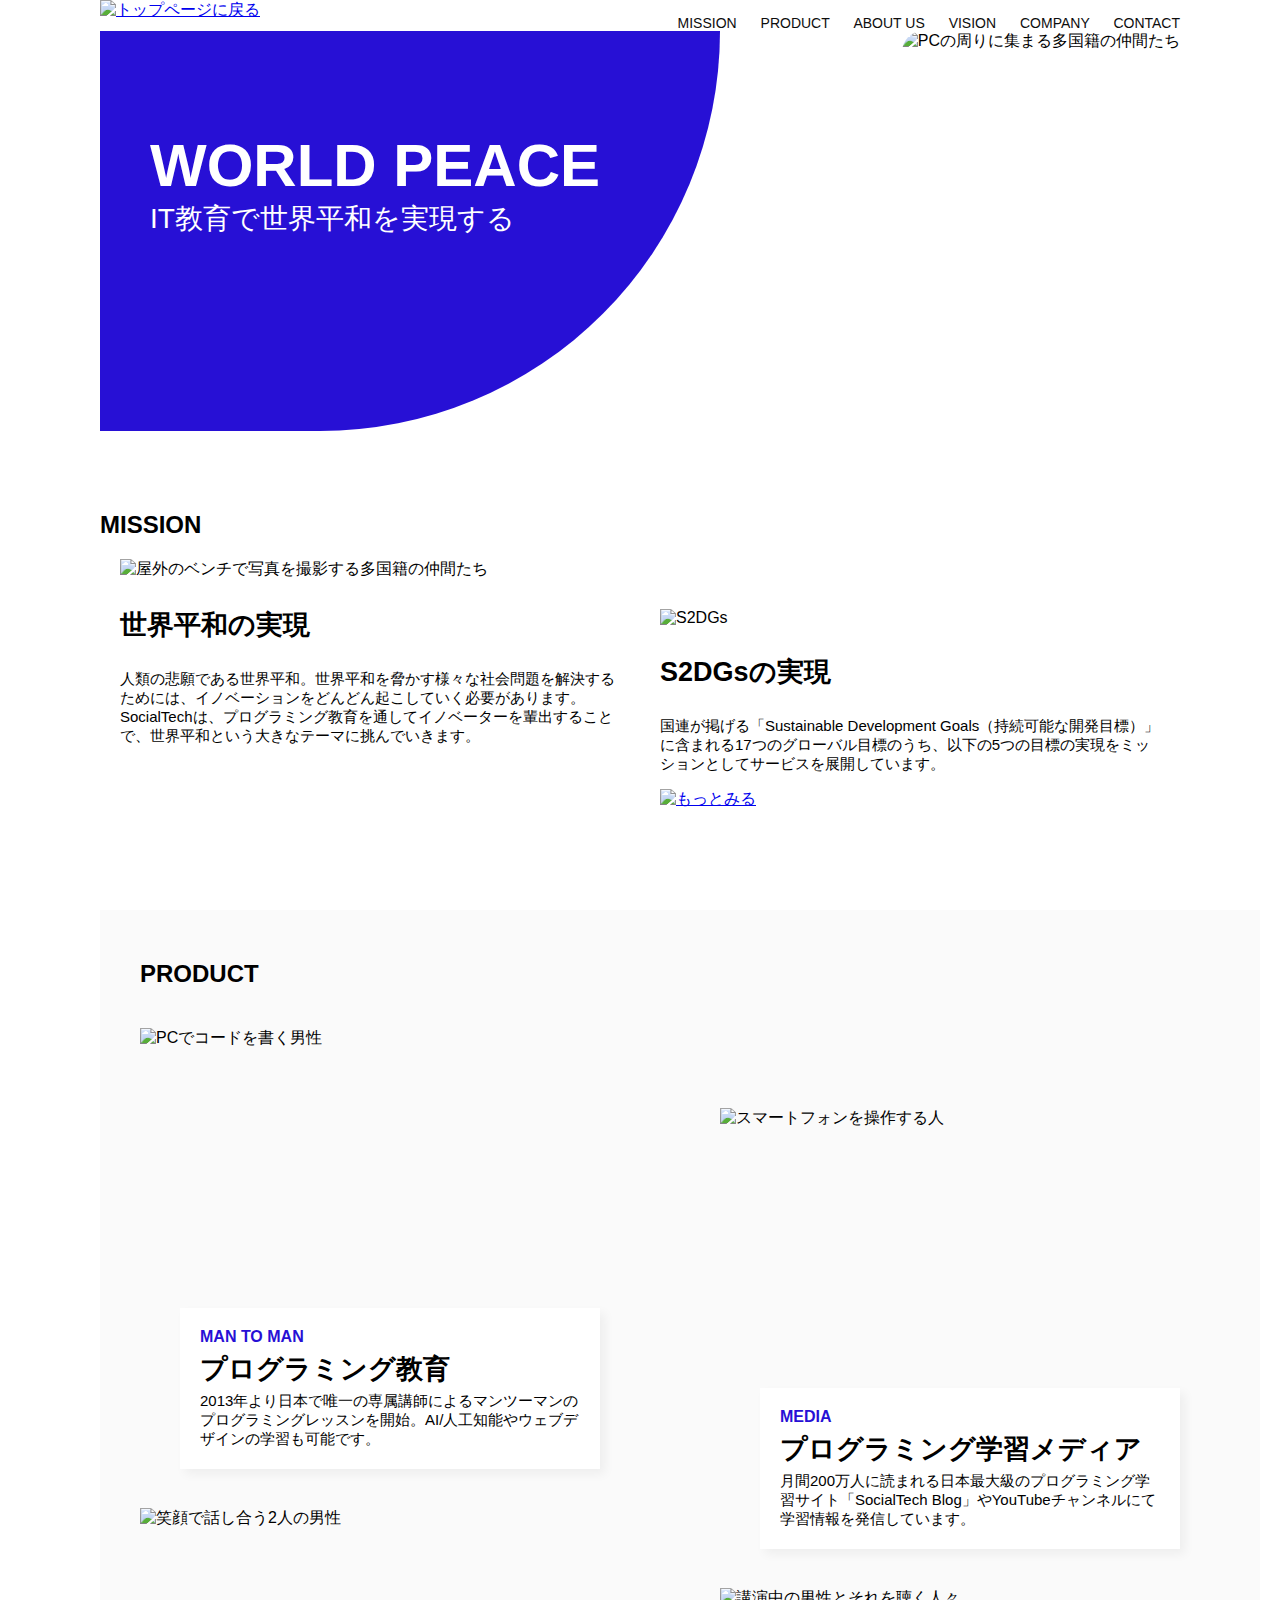
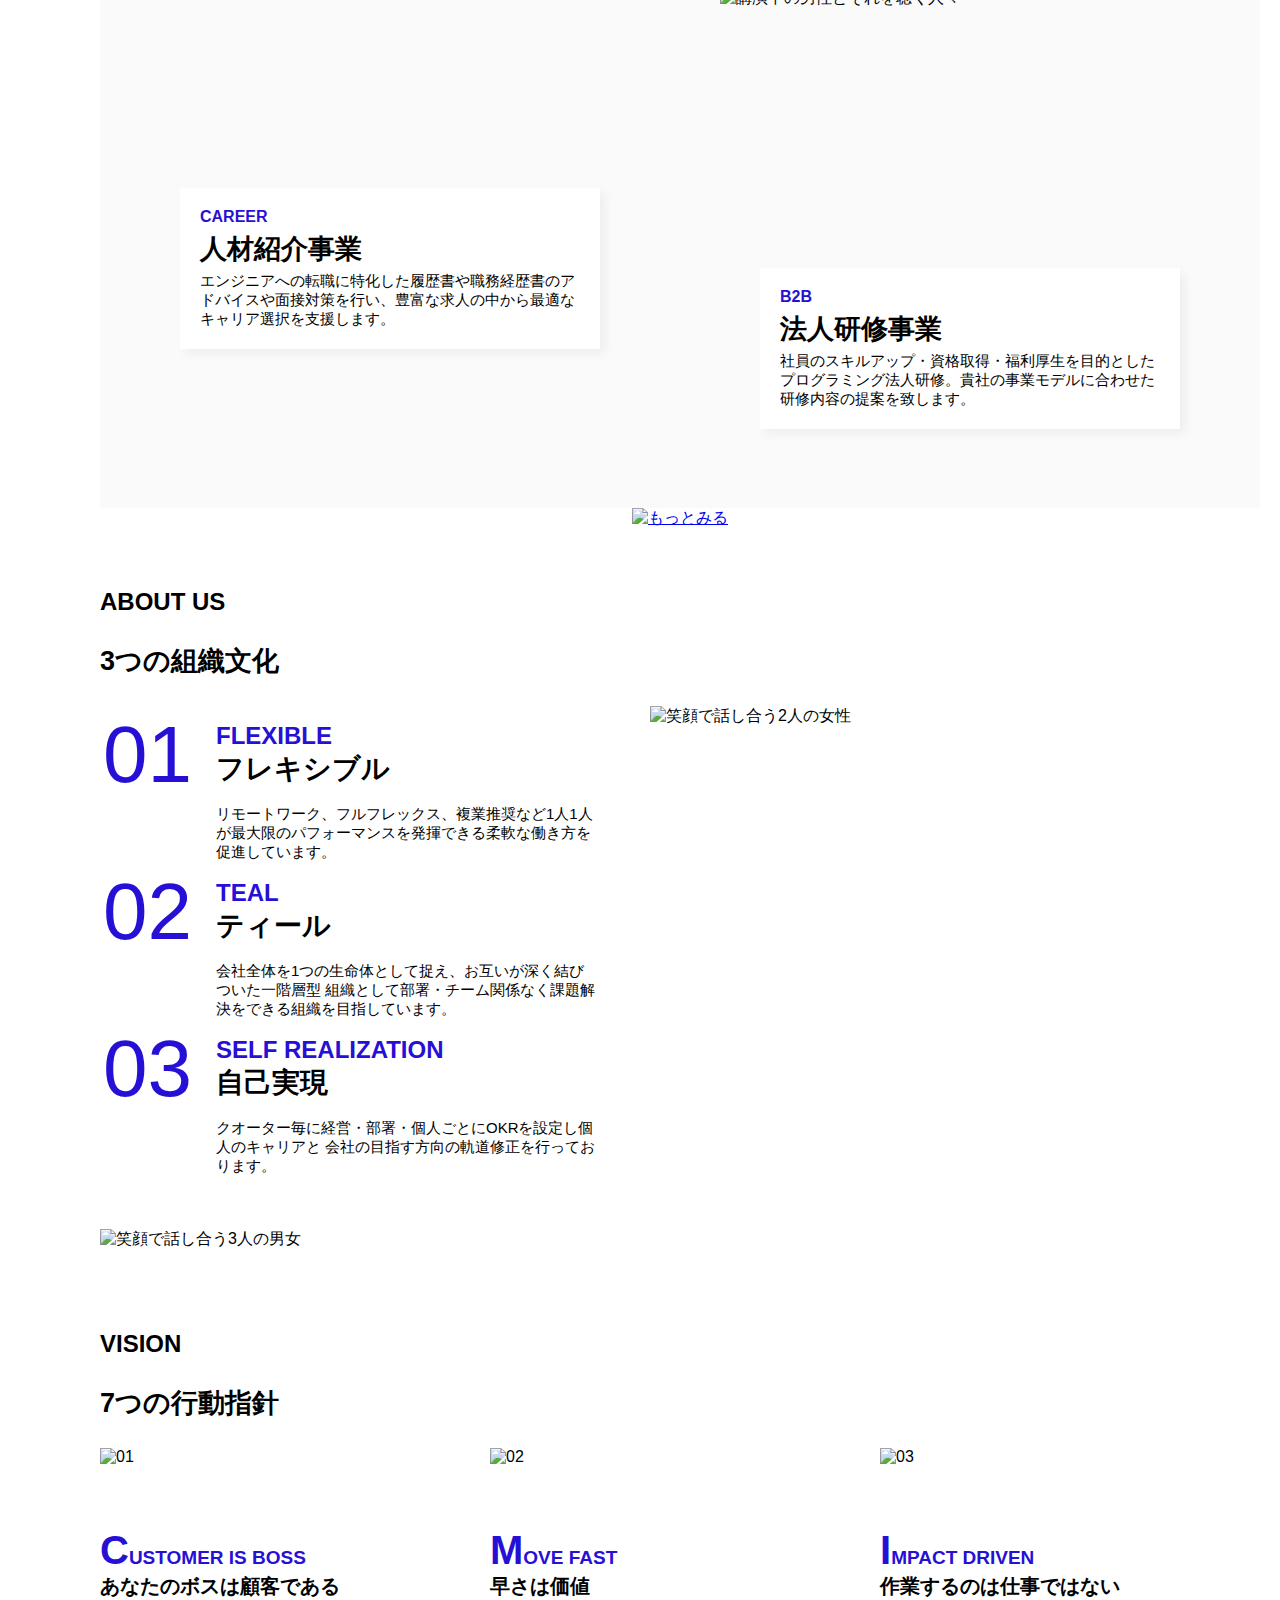
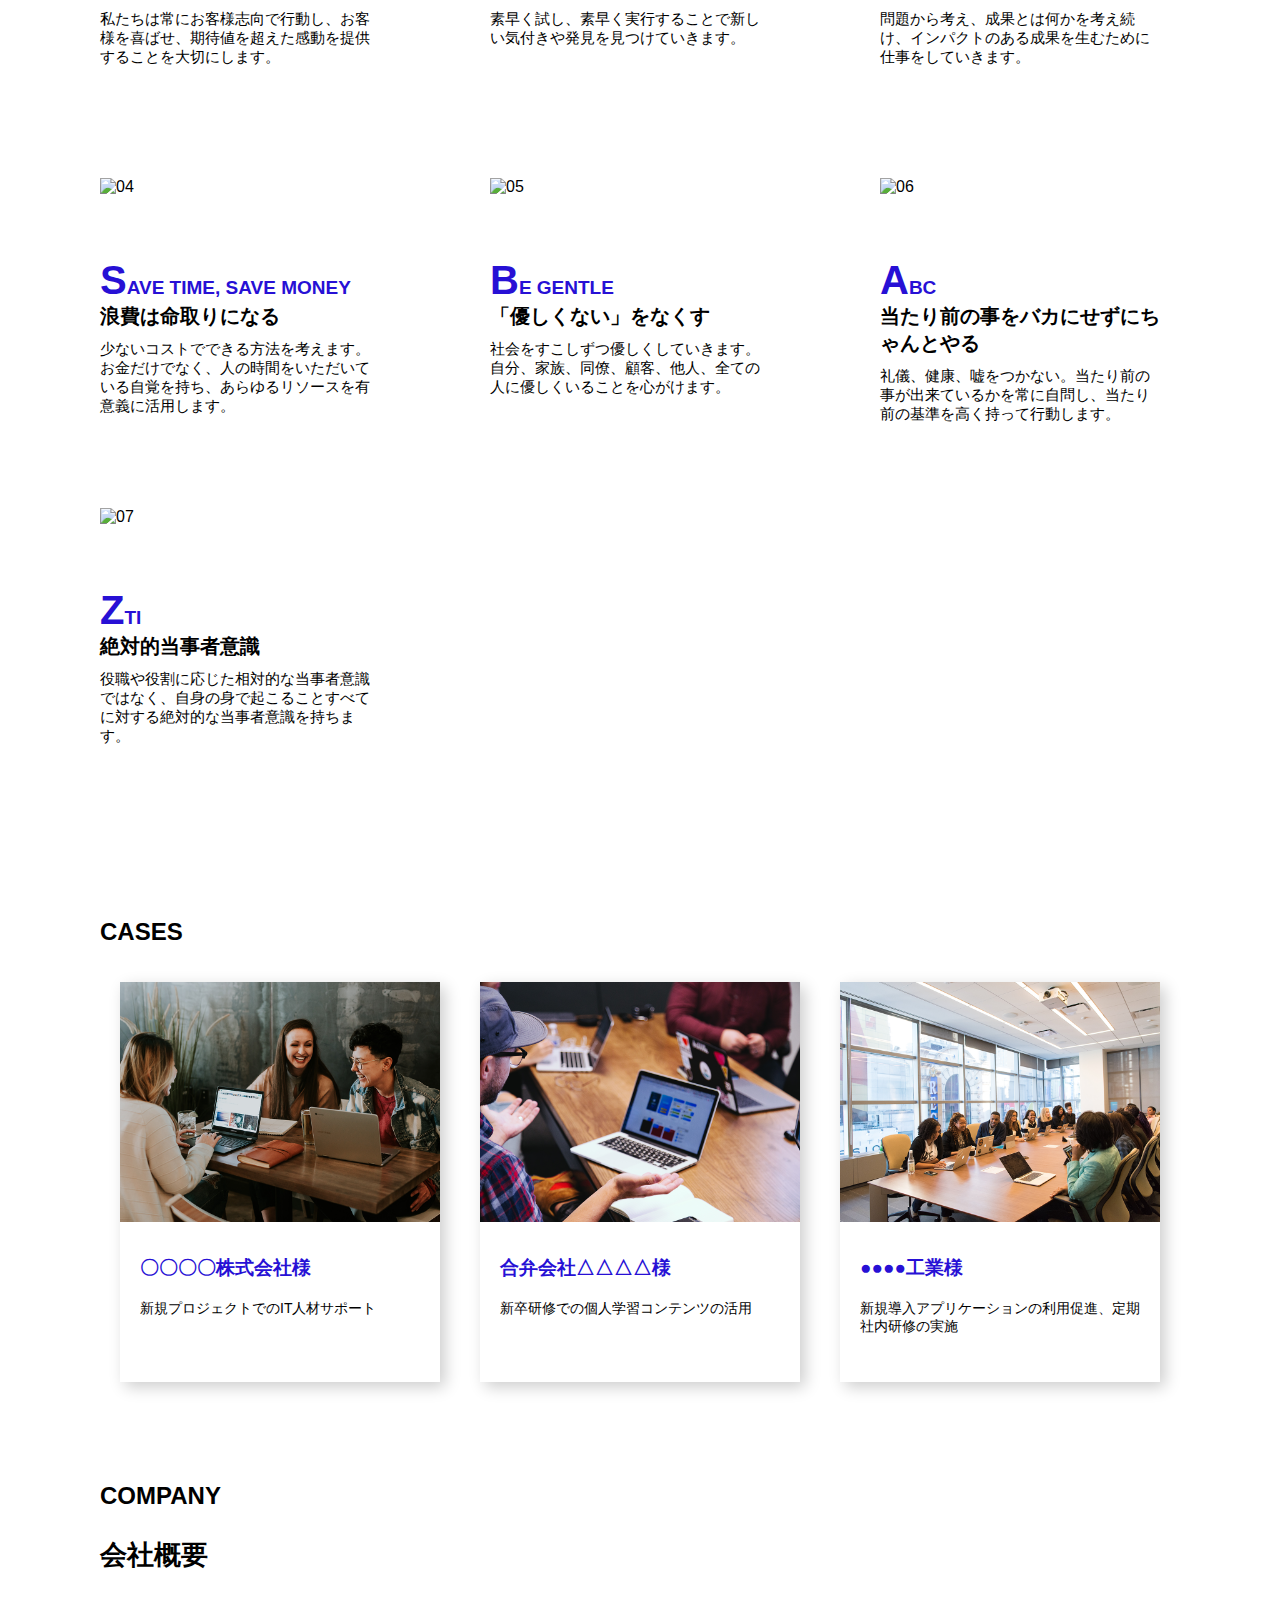
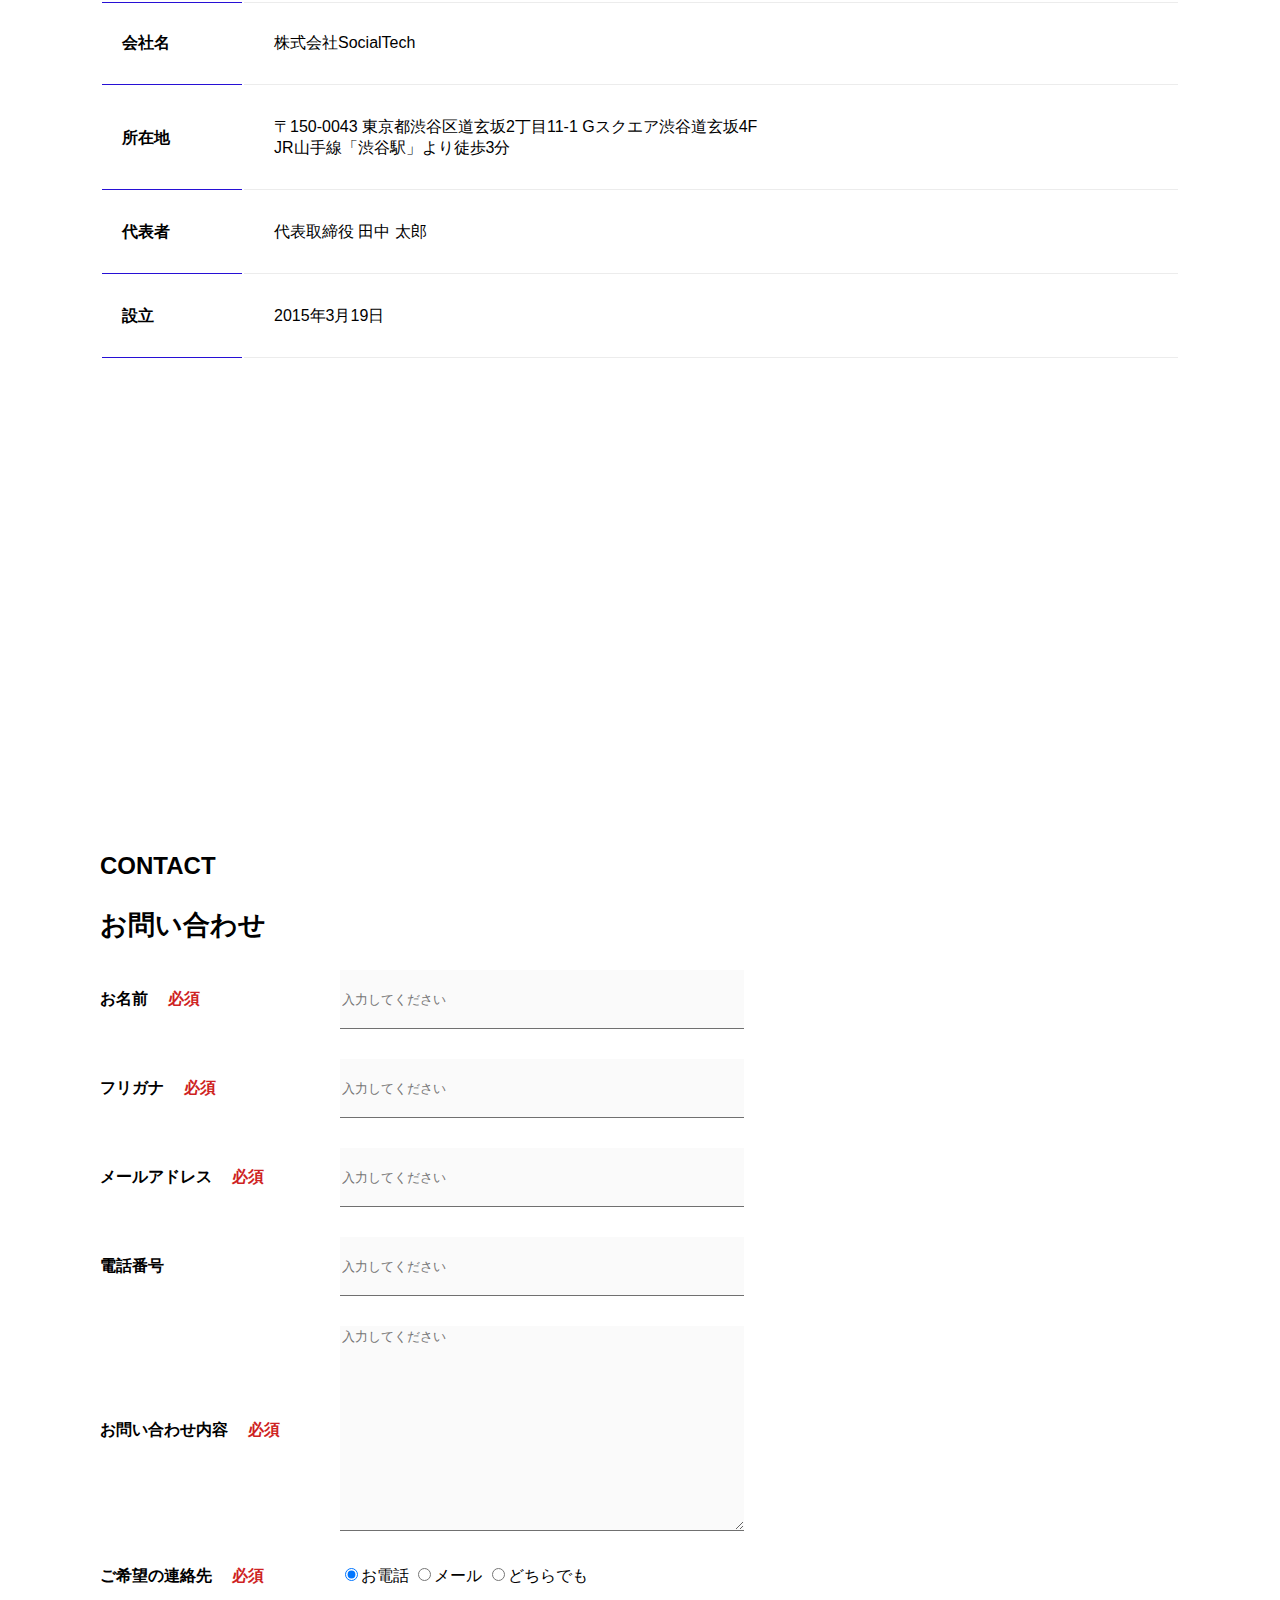
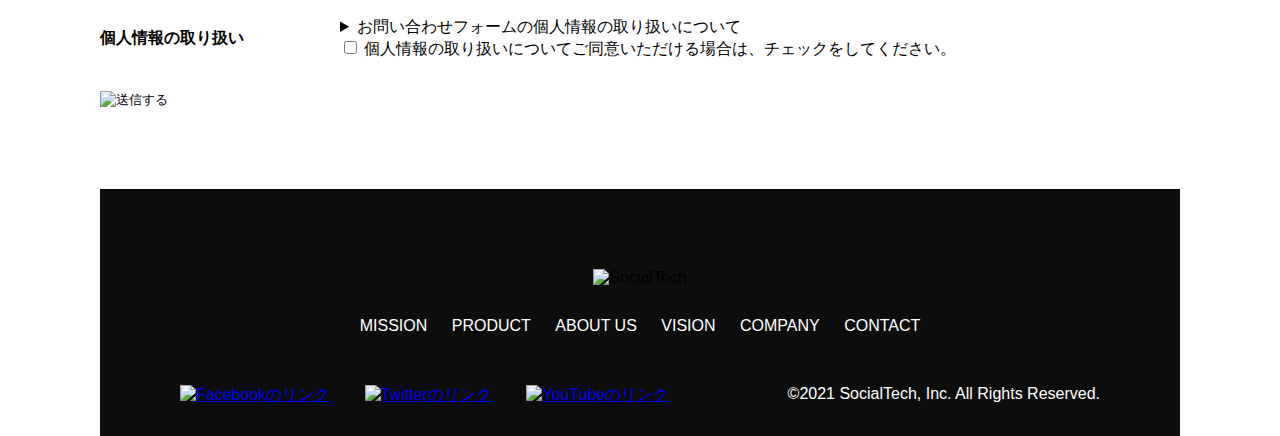
==== socialtech-kadai_012/index.html @ 92561eea "Add files via upload" ====
<!DOCTYPE html>
<html>
  <head>
    <title>SocialTech</title>
    <meta charset="UTF-8" />
    <meta
      name="description"
      content="SocialTechはEdTech業界のリーディングカンパニーを目指します。"
    />
    <meta name="viewport" content="width=device-width, initial-scale=1.0" />
    <link rel="stylesheet" href="style.css" />
  </head>
  <body>
    <!-- ヘッダー -->
    <header>
      <!-- ロゴ -->
      <a href="index.html" id="logo"
        ><img src="./images/index/TOP.png" alt="トップページに戻る"
      /></a>

      <!-- PC用ナビゲーション -->
      <nav id="nav-pc">
        <a href="mission.html">MISSION</a>
        <a href="product.html">PRODUCT</a>
        <a href="index.html#aboutus">ABOUT US</a>
        <a href="index.html#vision">VISION</a>
        <a href="index.html#company">COMPANY</a>
        <a href="index.html#contact">CONTACT</a>
      </nav>
    </header>
    <main>
      <article>
        <!-- メインビジュアル -->
        <section id="main-visual">
          <div id="main-message">
            <h1>WORLD PEACE</h1>
            <p>IT教育で世界平和を実現する</p>
          </div>
          <img
            src="images/index/index-main.png"
            alt="PCの周りに集まる多国籍の仲間たち"
          />
        </section>
        <!--ミッション-->
        <section id="mission">
          <h2 class="index-h2">MISSION</h2>
          <div id="mission-flex">
            <div>
              <img
                id="mission-photo"
                src="images/index/index-mission.png"
                alt="屋外のベンチで写真を撮影する多国籍の仲間たち"
              />
              <h3>世界平和の実現</h3>
              <p>
                人類の悲願である世界平和。世界平和を脅かす様々な社会問題を解決するためには、イノベーションをどんどん起こしていく必要があります。SocialTechは、プログラミング教育を通してイノベーターを輩出することで、世界平和という大きなテーマに挑んでいきます。
              </p>
            </div>
            <div>
              <img id="s2dgs" src="images/index/s2dgs.png" alt="S2DGs" />
              <h3>S2DGsの実現</h3>
              <p>
                国連が掲げる「Sustainable Development
                Goals（持続可能な開発目標）」に含まれる17つのグローバル目標のうち、以下の5つの目標の実現をミッションとしてサービスを展開しています。
              </p>
              <a href="mission.html">
                <img src="images/button-more.png" alt="もっとみる" />
              </a>
            </div>
          </div>
        </section>
        <!-- プロダクト -->
        <section id="product">
          <h2 class="index-h2">PRODUCT</h2>
          <div>
            <div id="product-left">
              <div>
                <img
                  class="product-photo"
                  src="images/index/index-mantoman.png"
                  alt="PCでコードを書く男性"
                />
                <div class="product-explain">
                  <span>MAN TO MAN</span>
                  <h3>プログラミング教育</h3>
                  <p>
                    2013年より日本で唯一の専属講師によるマンツーマンのプログラミングレッスンを開始。AI/人工知能やウェブデザインの学習も可能です。
                  </p>
                </div>
              </div>
              <div>
                <img
                  class="product-photo"
                  src="images/index/index-career.png"
                  alt="笑顔で話し合う2人の男性"
                />
                <div class="product-explain">
                  <span>CAREER</span>
                  <h3>人材紹介事業</h3>
                  <p>
                    エンジニアへの転職に特化した履歴書や職務経歴書のアドバイスや面接対策を行い、豊富な求人の中から最適なキャリア選択を支援します。
                  </p>
                </div>
              </div>
            </div>
            <div id="product-right">
              <div>
                <img
                  class="product-photo"
                  src="images/index/index-media.png"
                  alt="スマートフォンを操作する人"
                />
                <div class="product-explain">
                  <span>MEDIA</span>
                  <h3>プログラミング学習メディア</h3>
                  <p>
                    月間200万人に読まれる日本最大級のプログラミング学習サイト「SocialTech
                    Blog」やYouTubeチャンネルにて学習情報を発信しています。
                  </p>
                </div>
              </div>
              <div>
                <img
                  class="product-photo"
                  src="images/index/index-b2b.png"
                  alt="講演中の男性とそれを聴く人々"
                />
                <div class="product-explain">
                  <span>B2B</span>
                  <h3>法人研修事業</h3>
                  <p>
                    社員のスキルアップ・資格取得・福利厚生を目的としたプログラミング法人研修。貴社の事業モデルに合わせた研修内容の提案を致します。
                  </p>
                </div>
              </div>
            </div>
          </div>
          <div>
            <a id="product-more" href="product.html">
              <img src="images/button-more.png" alt="もっとみる" />
            </a>
          </div>
        </section>
        <!---ABOUT US-->
        <section id="aboutus">
          <h2 class="index-h2">ABOUT US</h2>
          <h3>3つの組織文化</h3>
          <div>
            <table class="culture-table">
              <tr>
                <td>
                  <span class="culture-num">01</span>
                </td>
                <td>
                  <span class="culture-en">FLEXIBLE</span>
                  <span class="culture-jp">フレキシブル</span>
                </td>
              </tr>
              <tr>
                <td>
                  <!--空のセル-->
                </td>
                <td>
                  <p class="culture-description">
                    リモートワーク、フルフレックス、複業推奨など1人1人が最大限のパフォーマンスを発揮できる柔軟な働き方を促進しています。
                  </p>
                </td>
              </tr>
              <tr>
                <td>
                  <span class="culture-num">02</span>
                </td>
                <td>
                  <span class="culture-en">TEAL</span>
                  <span class="culture-jp">ティール</span>
                </td>
              </tr>
              <tr>
                <td>
                  <!--空のセル-->
                </td>
                <td>
                  <p class="culture-description">
                    会社全体を1つの生命体として捉え、お互いが深く結びついた一階層型
                    組織として部署・チーム関係なく課題解決をできる組織を目指しています。
                  </p>
                </td>
              </tr>
              <tr>
                <td>
                  <span class="culture-num">03</span>
                </td>
                <td>
                  <span class="culture-en">SELF REALIZATION</span>
                  <span class="culture-jp">自己実現</span>
                </td>
              </tr>
              <tr>
                <td>
                  <!--空のセル-->
                </td>
                <td>
                  <p class="culture-description">
                    クオーター毎に経営・部署・個人ごとにOKRを設定し個人のキャリアと
                    会社の目指す方向の軌道修正を行っております。
                  </p>
                </td>
              </tr>
            </table>
            <img
              class="culture-img"
              src="images/index/index-aboutus1.png"
              alt="笑顔で話し合う2人の女性"
            />
          </div>
          <img
            class="culture-img2"
            src="images/index/index-aboutus2.png"
            alt="笑顔で話し合う3人の男女"
          />
        </section>
        <!-- VISION -->
        <section id="vision">
          <h2 class="index-h2">VISION</h2>
          <h3>7つの行動指針</h3>
          <div>
            <div class="vision-box">
              <img src="images/index/vision-01.png" alt="01" />
              <span>
                <h4>CUSTOMER IS BOSS</h4>
                <h5>あなたのボスは顧客である</h5>
                <p>
                  私たちは常にお客様志向で行動し、お客様を喜ばせ、期待値を超えた感動を提供することを大切にします。
                </p>
              </span>
            </div>
            <div class="vision-box">
              <img src="images/index/vision-02.png" alt="02" />
              <span>
                <h4>MOVE FAST</h4>
                <h5>早さは価値</h5>
                <p>
                  素早く試し、素早く実行することで新しい気付きや発見を見つけていきます。
                </p>
              </span>
            </div>
            <div class="vision-box">
              <img src="images/index/vision-03.png" alt="03" />
              <span>
                <h4>IMPACT DRIVEN</h4>
                <h5>作業するのは仕事ではない</h5>
                <p>
                  問題から考え、成果とは何かを考え続け、インパクトのある成果を生むために仕事をしていきます。
                </p>
              </span>
            </div>
            <div class="vision-box">
              <img src="images/index/vision-04.png" alt="04" />
              <span>
                <h4>SAVE TIME, SAVE MONEY</h4>
                <h5>浪費は命取りになる</h5>
                <p>
                  少ないコストでできる方法を考えます。お金だけでなく、人の時間をいただいている自覚を持ち、あらゆるリソースを有意義に活用します。
                </p>
              </span>
            </div>
            <div class="vision-box">
              <img src="images/index/vision-05.png" alt="05" />
              <span>
                <h4>BE GENTLE</h4>
                <h5>「優しくない」をなくす</h5>
                <p>
                  社会をすこしずつ優しくしていきます。自分、家族、同僚、顧客、他人、全ての人に優しくいることを心がけます。
                </p>
              </span>
            </div>
            <div class="vision-box">
              <img src="images/index/vision-06.png" alt="06" />
              <span>
                <h4>ABC</h4>
                <h5>当たり前の事をバカにせずにちゃんとやる</h5>
                <p>
                  礼儀、健康、嘘をつかない。当たり前の事が出来ているかを常に自問し、当たり前の基準を高く持って行動します。
                </p>
              </span>
            </div>
            <div class="vision-box">
              <img src="images/index/vision-07.png" alt="07" />
              <span>
                <h4>ZTI</h4>
                <h5>絶対的当事者意識</h5>
                <p>
                  役職や役割に応じた相対的な当事者意識ではなく、自身の身で起こることすべてに対する絶対的な当事者意識を持ちます。
                </p>
              </span>
            </div>
          </div>
        </section>
        <section id="cases">
          <h2 class="index-h2">CASES</h2>
          <ul>
            <li class="case-card">
              <img class="case-img" src="images/index/case-1.png" alt="仲良く語り合う3人">
              <div class="case-info">
                <h3 class="case-name">〇〇〇〇株式会社様</h3>
                <p class="case-content">新規プロジェクトでのIT人材サポート</p>
              </div>
            </li>
            <li class="case-card">
              <img class="case-img" src="images/index/case-2.png" alt="PCでコンテンツを見る">
              <div class="case-info">
                <h3 class="case-name">合弁会社△△△△様</h3>
                <p class="case-content">新卒研修での個人学習コンテンツの活用</p>
              </div>
            </li>
            <li class="case-card">
              <img class="case-img" src="images/index/case-3.png" alt="社内研修中の会議室">
              <div class="case-info">
                <h3 class="case-name">●●●●工業様</h3>
                <p class="case-content">新規導入アプリケーションの利用促進、定期社内研修の実施</p>
              </div>
            </li>
          </ul>
        </section>

        <!-- COMPANY -->
        <section id="company">
          <h2 class="index-h2">COMPANY</h2>
          <h3>会社概要</h3>
          <table id="company-table">
            <tr>
              <th class="tableheader-first">会社名</th>
              <td class="cell-first">株式会社SocialTech</td>
            </tr>
            <tr>
              <th class="tableheader">所在地</th>
              <td class="cell">
                〒150-0043 東京都渋谷区道玄坂2丁目11-1 Gスクエア渋谷道玄坂4F<br />JR山手線「渋谷駅」より徒歩3分
              </td>
            </tr>
            <tr>
              <th class="tableheader">代表者</th>
              <td class="cell">代表取締役 田中 太郎</td>
            </tr>
            <tr>
              <th class="tableheader">設立</th>
              <td class="cell">2015年3月19日</td>
            </tr>
          </table>
          <iframe
            src="https://www.google.com/maps/embed?pb=!1m18!1m12!1m3!1d3241.7759544892483!2d139.69399665123464!3d35.65789123876098!2m3!1f0!2f0!3f0!3m2!1i1024!2i768!4f13.1!3m3!1m2!1s0x60188caa0042e8d1%3A0xba130bea826a7aa2!2z44CSMTUwLTAwNDMg5p2x5Lqs6YO95riL6LC35Yy66YGT546E5Z2C77yS5LiB55uu77yR77yR4oiS77yR!5e0!3m2!1sja!2sjp!4v1636872991912!5m2!1sja!2sjp"
            style="border: 0"
            allowfullscreen=""
            loading="lazy"
          >
          </iframe>
        </section>
        <!-- お問い合わせフォーム -->
        <section id="contact">
          <h2 class="index-h2">CONTACT</h2>
          <h3>お問い合わせ</h3>
          <form>
            <div>
              <div class="contact-heading">
                <label class="contact-label"
                  >お名前<span class="contact-span">必須</span></label
                >
              </div>
              <div class="contact-form">
                <input
                  type="text"
                  name="name"
                  placeholder="入力してください"
                  class="contact-textbox"
                />
              </div>
            </div>
            <div>
              <div class="contact-heading">
                <label class="contact-label"
                  >フリガナ<span class="contact-span">必須</span></label
                >
              </div>
              <div>
                <input
                  type="text"
                  name="hurigana"
                  placeholder="入力してください"
                  class="contact-textbox"
                />
              </div>
            </div>
            <div>
              <div class="contact-heading">
                <label class="contact-label"
                  >メールアドレス<span class="contact-span">必須</span></label
                >
              </div>
              <div>
                <input
                  type="text"
                  name="email"
                  placeholder="入力してください"
                  class="contact-textbox"
                />
              </div>
            </div>
            <div>
              <div class="contact-heading">
                <label class="contact-label">電話番号</label>
              </div>
              <div>
                <input
                  type="text"
                  name="tel"
                  placeholder="入力してください"
                  class="contact-textbox"
                />
              </div>
            </div>
            <div>
              <div class="contact-heading">
                <label class="contact-label"
                  >お問い合わせ内容<span class="contact-span">必須</span></label
                >
              </div>
              <div>
                <textarea
                  class="contact-textarea"
                  placeholder="入力してください"
                  name="message"
                ></textarea>
              </div>
            </div>
            <div>
              <div class="contact-heading">
                <label class="contact-label"
                  >ご希望の連絡先<span class="contact-span">必須</span></label
                >
              </div>
              <div>
                <input
                  class="radiobutton"
                  type="radio"
                  value="tel"
                  name="contact"
                  checked
                /><label>お電話</label>
                <input
                  class="radiobutton"
                  type="radio"
                  value="mail"
                  name="contact"
                /><label>メール</label>
                <input
                  class="radiobutton"
                  type="radio"
                  value="both"
                  name="contact"
                /><label>どちらでも</label>
              </div>
            </div>
            <div>
              <div class="contact-heading">
                <label class="contact-label">個人情報の取り扱い</label>
              </div>
              <div>
                <details>
                  <summary>
                    お問い合わせフォームの個人情報の取り扱いについて
                  </summary>
                  <div>
                    <span>１．組織の名称又は氏名</span><br />
                    株式会社SocialTech<br /><br />
                    <span
                      >２．個人情報保護管理者（若しくはその代理人）の氏名又は職名、所属及び連絡先
                      鈴木 一郎 コーポレート部</span
                    ><br />
                    メールアドレス：support@socialtech.net<br />
                    TEL：03-xxxx-xxxx<br />
                    <span>３．個人情報の利用目的</span><br />
                    ・本サービス及び本サービスに関連する情報の提供又はそれらに関する連絡のため<br />
                    ・ユーザーの本人確認のため<br />
                    ・当社サービスのご案内のため<br />
                    ・当社の商品等の広告または宣伝（電子メールによるものを含むものとします。）<br /><br />
                    <span>４．個人情報の取り扱い業務の委託</span><br />
                    個人情報の取扱業務の全部または一部を外部に業務委託する場合があります。<br />
                    その際、弊社は、個人情報を適切に保護できる管理体制を敷き実行していることを条件として<br />
                    委託先を厳選したうえで、機密保持契約を委託先と締結し、お客様の個人情報を厳密に管理させます。<br /><br />
                    <span>５．個人情報の開示等の請求</span><br />
                    お客様は、弊社に対してご自身の個人情報の開示等（利用目的の通知、開示、内容の訂正・追加・削除、利用の停止または消去、第三者への提供の停止）に関して、当社問合わせ窓口に申し出ることができます。<br />
                    その際、弊社はお客様ご本人を確認させていただいたうえで、合理的な期間内に対応いたします。<br /><br />
                    なお、個人情報に関する弊社問合わせ先は、次の通りです。<br /><br />
                    株式会社SocialTech　個人情報問合せ窓口<br />
                    〒150-0043　東京都渋谷区道玄坂2丁目11-1 Ｇスクエア渋谷道玄坂
                    4F<br />
                    メールアドレス：support@socialtech.net　TEL：03-xxxx-xxxx<br /><br />
                    <span>６．個人情報を提供されることの任意性について</span
                    ><br /><br />
                    お客様がご自身の個人情報を弊社に提供されるか否かは、お客様のご判断によりますが、もしご提供されない場合には、適切なサービスが提供できない場合がありますので予めご了承ください。
                  </div>
                </details>
                <input type="checkbox" name="agree" />
                <span
                  >個人情報の取り扱いについてご同意いただける場合は、チェックをしてください。</span
                >
              </div>
            </div>
            <input
              type="image"
              value="Submit"
              src="images/button-submit.png"
              alt="送信する"
            />
          </form>
        </section>
      </article>
      <footer>
        <div id="footer-logo">
          <img src="images/logo-sp.png" alt="SocialTech" />
        </div>
        <div id="footer-link">
          <a href="mission.html">MISSION</a>
          <a href="product.html">PRODUCT</a>
          <a href="index.html#aboutus">ABOUT US</a>
          <a href="index.html#vision">VISION</a>
          <a href="index.html#company">COMPANY</a>
          <a href="index.html#contact">CONTACT</a>
        </div>
        <div id="sns-footer">
          <a href="https://www.facebook.com/sejuku2013"
            ><img src="images/button-facebook.png" alt="Facebookのリンク"
          /></a>
          <a href="https://twitter.com/samuraijuku"
            ><img src="images/button-twitter.png" alt="Twitterのリンク"
          /></a>
          <a href="https://www.youtube.com/channel/UCCFOQO5aDK0xXam4cUQXT8g"
            ><img src="images/button-youtube.png" alt="YouTubeのリンク"
          /></a>
          <span id="copyright"
            >&copy;2021 SocialTech, Inc. All Rights Reserved.
          </span>
        </div>
      </footer>
    </main>
  </body>
</html>
---- socialtech-kadai_012/style.css ----
/* PC、スマホ共通スタイル */
body {
  font-family: "Source Sans Pro", "Hiragino Kaku Gothic ProN", Meiryo, Arial,
    sans-serif;
}

p {
  font-size: 15px;
}

/*================
PC用のスタイル 
=================*/
/* 横幅設定 */
body {
  max-width: 1080px;
  min-width: 960px;
  margin: 0 auto 0 auto;
}

/* ヘッダー */
header {
  display: flex;
  justify-content: space-between;
}

/* ナビゲーションのレイアウト */
#nav-pc {
  text-align: right;
  font-size: 14px;
  padding-top: 15px;
}

/* ナビゲーションのリンクの装飾設定 */
#nav-pc>a {
  text-decoration: none;
  margin-left: 20px;
}

#nav-pc>a:link {
  color: #0d0d0d;
}

#nav-pc>a:visited {
  color: #0d0d0d;
}

#nav-pc>a:hover {
  color: #0d0d0d;
  text-decoration: underline;
}

#nav-pc>a:active {
  color: #0d0d0d;
}

/* メインビジュアル*/
#main-visual {
  position: relative;
  height: 400px;
}

#main-message {
  position: absolute;
  top: 0;
  left: 0;
  background-color: #2710d5;
  color: #ffffff;
  border-radius: 0 0 476px 0;
  max-width: 620px;
  height: 100%;
  width: 100%;
  z-index: 11;
}

#main-message>h1 {
  font-size: 60px;
  font-weight: bold;
  margin: 100px 0 0 50px;
}

#main-message>p {
  font-size: 28px;
  margin: 0 0 0 50px;
}

#main-visual>img {
  max-width: 620px;
  border-radius: 476px 0 0 0;
  position: absolute;
  top: 0;
  right: 0;
  z-index: 10;
}

/* 見出し */
h2 {
  margin: 40px 0 0 0;
}

h2::after {
  content: url("images/line.png");
  margin-left: 10px;
}

h3 {
  font-size: 27px;
}

/* ミッション */
#mission {
  margin: 80px auto 80px auto;
  width: 100%;
}

#mission-flex {
  width: 100%;
  display: flex;
}

#mission-flex>div {
  width: 50%;
  margin: 20px;
}

#mission-photo {
  width: 100%;
}

#s2dgs {
  margin-top: 50px;
}

/* プロダクト */
#product {
  background-color: #fafafa;
  width: 100%;
  margin: 80px 0 80px 0;
  padding: 10px 40px 0px 40px;
}

/* 外枠 */
#product>div {
  margin-top: 40px;
  display: flex;
}

/* 左のカラム */
#product-left {
  width: 50%;
  margin-right: 20px;
}

/* 右のカラム */
#product-right {
  width: 50%;
  margin-left: 20px;
  margin-top: 80px;
}

/* 画像＋説明の枠 */
#product-left>div {
  position: relative;
  height: 480px;
  margin-right: 20px;
}

#product-right>div {
  position: relative;
  height: 480px;
  margin-left: 20px;
}

/* 画像 */
.product-photo {
  width: 100%;
}

/* 説明文の枠 */
.product-explain {
  background-color: #ffffff;
  position: absolute;
  left: 0;
  top: 280px;
  margin: 0 40px 0 40px;
  padding: 20px;
  box-shadow: 5px 5px 10px rgba(0, 0, 0, 0.05);
}

/* 説明文の英語 */
.product-explain>span {
  color: #2710d5;
  font-weight: bold;
  font-size: 16px;
  margin: 0;
}

/* 説明文の見出し */
.product-explain>h3 {
  margin: 5px 0 5px 0;
}

/* 説明文 */
.product-explain>p {
  margin: 0;
}

/* 「もっとみる」ボタン */
#product-more {
  margin: 0 auto -42px auto;
}

/* ABOUT US */
#aboutus {
  margin: 80px auto 80px auto;
}

/* 3つの組織文化と画像を入れる枠 */
#aboutus>div {
  display: flex;
}

/* 画像 */
.culture-img {
  width: 100%;
  align-self: flex-start;
}

.culture-img2 {
  margin-top: 50px;
  width: 100%;
}

/* 3つの組織文化の表 */
.culture-table {
  max-width: 500px;
  margin-right: 50px;
}

/* 番号 */
.culture-num {
  font-size: 80px;
  color: #2710d5;
  margin: 0 20px 0 0;
}

/* 組織文化英語 */
.culture-en {
  color: #2710d5;
  font-weight: bold;
  font-size: 24px;
  display: block;
}

/* 組織文化日本語 */
.culture-jp {
  font-size: 28px;
  font-weight: bold;
}

/* 説明文 */
.culture-description {
  margin: 0;
}

/* ビジョン */
#vision {
  margin: 80px auto 80px auto;
}

/* セクション内の外枠 */
#vision>div {
  width: 100%;
  display: flex;
  justify-content: space-between;
  flex-wrap: wrap;
}

/* 7つの行動指針の枠 */
.vision-box {
  width: 300px;
  height: 300px;
  margin-bottom: 30px;
  position: relative;
}

.vision-box>img {
  width: 100%;
  height: auto;
  position: absolute;
  top: 0;
  left: 0;
  z-index: 30;
}

.vision-box>span {
  position: absolute;
  top: 0;
  left: 0;
  z-index: 31;
  margin-right: 20px;
}

.vision-box>span>h4 {
  color: #2710d5;
  font-size: 19px;
  margin: 80px 0 0 0;
  Ï
}

.vision-box>span>h4::first-letter {
  font-size: 40px;
}

.vision-box>span>h5 {
  font-size: 20px;
  margin: 0 0 0 0;
}

.vision-box>span>p {
  margin: 10px 0 0 0;
}

/* 会社概要 */
#company {
  margin: 80px auto 80px auto;
}

#company-table {
  width: 100%;
}

.tableheader {
  text-align: left;
  padding: 20px;
  border-bottom-color: #2710d5;
  border-bottom-width: 1px;
  border-bottom-style: solid;
  width: 100px;
}

.tableheader-first {
  text-align: left;
  padding: 20px;
  border-bottom-color: #2710d5;
  border-bottom-width: 1px;
  border-bottom-style: solid;
  border-top-color: #2710d5;
  border-top-width: 1px;
  border-top-style: solid;
  width: 100px;
}

.cell {
  padding: 30px;
  border-bottom-color: #ececec;
  border-bottom-width: 1px;
  border-bottom-style: solid;
}

.cell-first {
  padding: 30px;
  border-bottom-color: #ececec;
  border-bottom-width: 1px;
  border-bottom-style: solid;
  border-top-color: #ececec;
  border-top-width: 1px;
  border-top-style: solid;
}

#company>iframe {
  width: 100%;
  height: 368px;
  margin-top: 40px;
}

/* お問い合わせ */
#contact {
  margin: 80px auto 80px auto;
}

/* 外枠 */
#contact>form>div {
  display: flex;
  flex-direction: row;
  flex-wrap: wrap;
  padding-bottom: 30px;
}

/* 左列の見出し */
.contact-heading {
  width: 240px;
  align-self: center;
}

/* 見出しのラベル */
.contact-label {
  font-weight: bold;
}

/* 必須 */
.contact-span {
  color: #ce2222;
  margin: 0 0 0 20px;
  font-weight: bold;
}

/* テキストボックス */
.contact-textbox {
  border-top: 0;
  border-left: 0;
  border-right: 0;
  border-bottom-width: 1px;
  border-bottom-color: #707070;
  border-bottom-style: solid;
  background-color: #fafafa;
  width: 400px;
  height: 56px;
}

/* お問い合わせ内容のテキストエリア */
.contact-textarea {
  border-top: 0;
  border-left: 0;
  border-right: 0;
  border-bottom-width: 1px;
  border-bottom-color: #707070;
  border-bottom-style: solid;
  background-color: #fafafa;
  width: 400px;
  height: 200px;
}

/* 個人情報の取り扱い */
details {
  width: 700px;
}

details>div {
  background-color: #fafafa;
  padding: 20px;
}

details>div>span {
  font-weight: bold;
}

/* フッター */
footer {
  background-color: #0d0d0d;
  text-align: center;
  padding: 80px 80px 30px 80px;
}

#footer-logo {
  margin-bottom: 30px;
}

#footer-link {
  margin-bottom: 50px;
}
#footer-link > a {
  text-decoration: none;
  margin: 10px;
}
#footer-link > a:link {
  color: #ffffff;
}
#footer-link > a:visited {
  color: #ffffff;
}
#footer-link > a:hover {
  color: #ffffff;
  text-decoration: underline;
}
#footer-link > a:active {
  color: #ffffff;
}

#sns-footer {
  text-align: left;
  width: 100%;
}

#sns-footer > a {
  margin-right: 30px;
}

#copyright {
  color: #ffffff;
  float: right;
}

#cases{
  margin: 40px 0;
  width: 100%;
}

ul {
  display: flex;
  list-style: none;
  padding: 0;
}

li {
  width: 33%;
  margin: 20px;
}

.case-card {
  background-color: #FFFFFF;
  min-height: 400px;
  box-shadow: 5px 5px 15px rgba(0, 0, 0, 0.2);
}

.case-img {
  width: 100%;
}

.case-info {
  padding: 10px 20px;
}

.case-name {
  color: #2710d5;
  font-size: 19px;
}

.case-content {
  font-size: 14px;
}
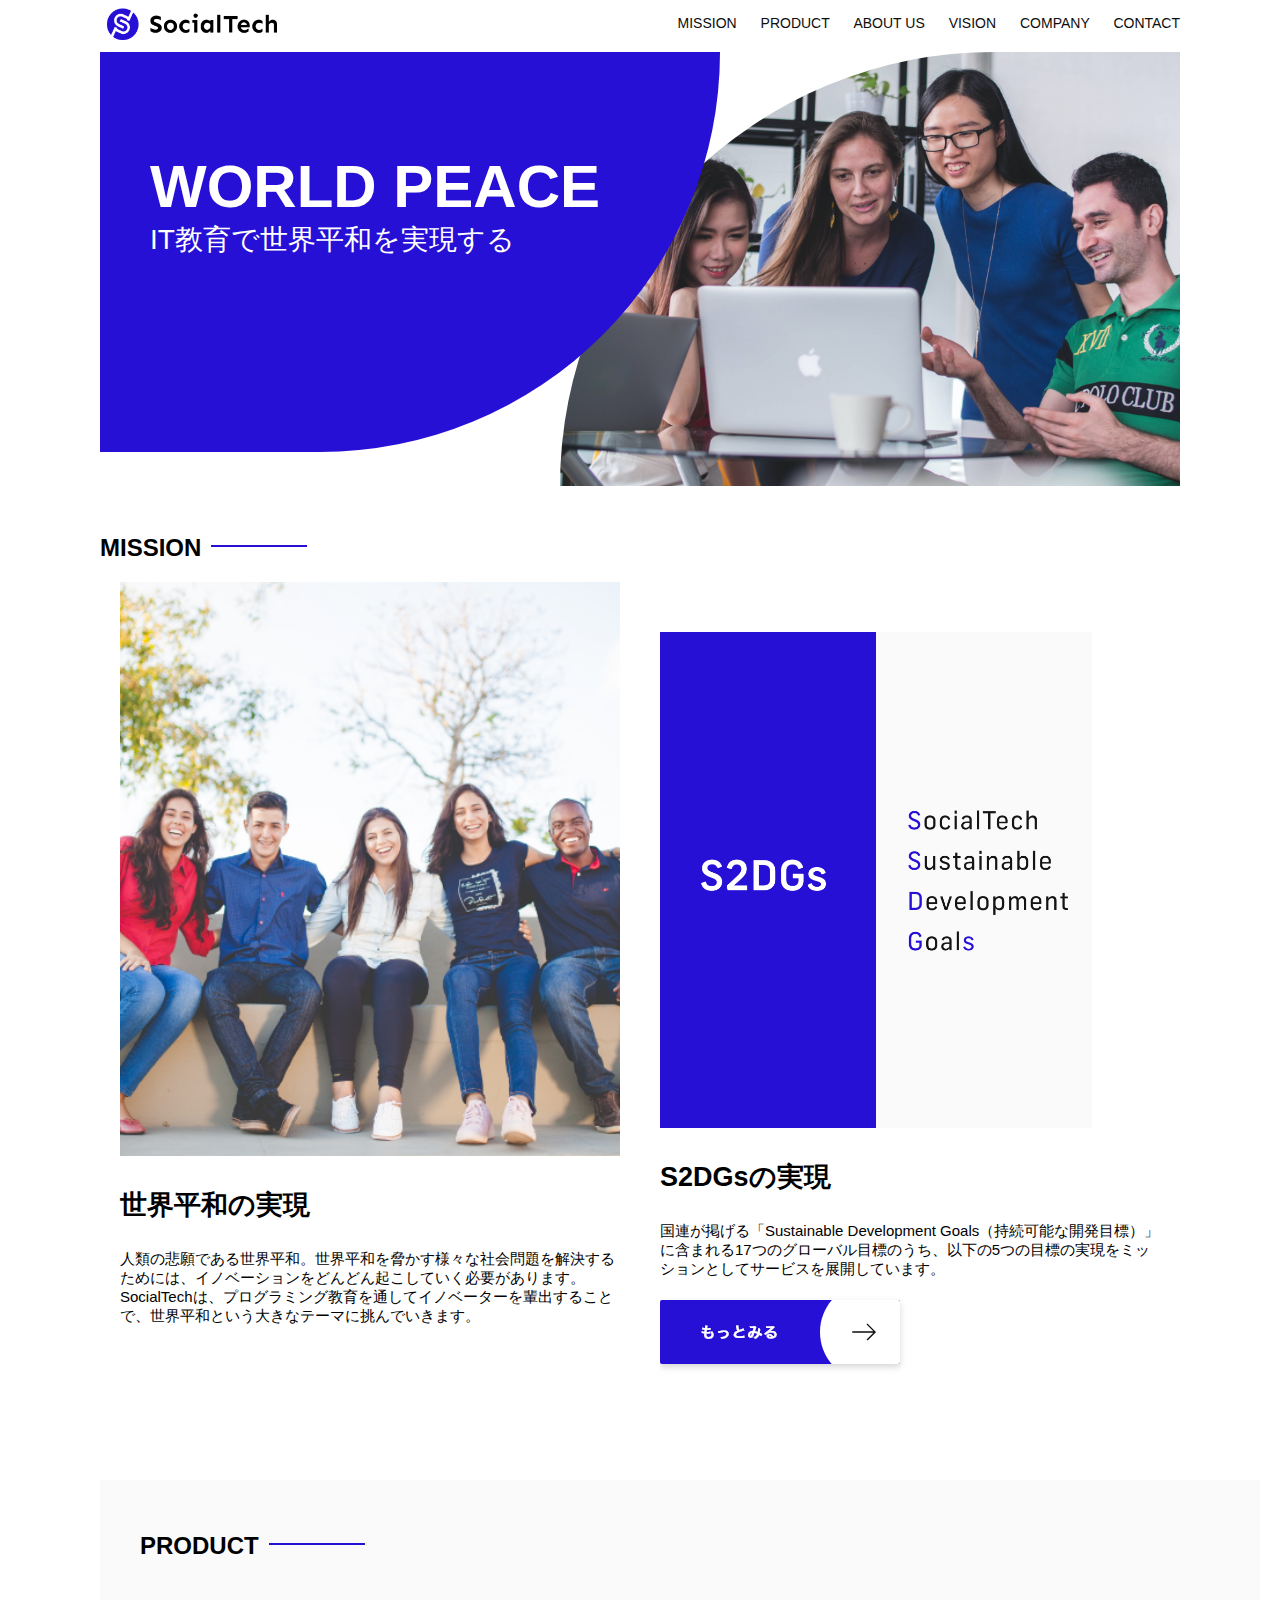
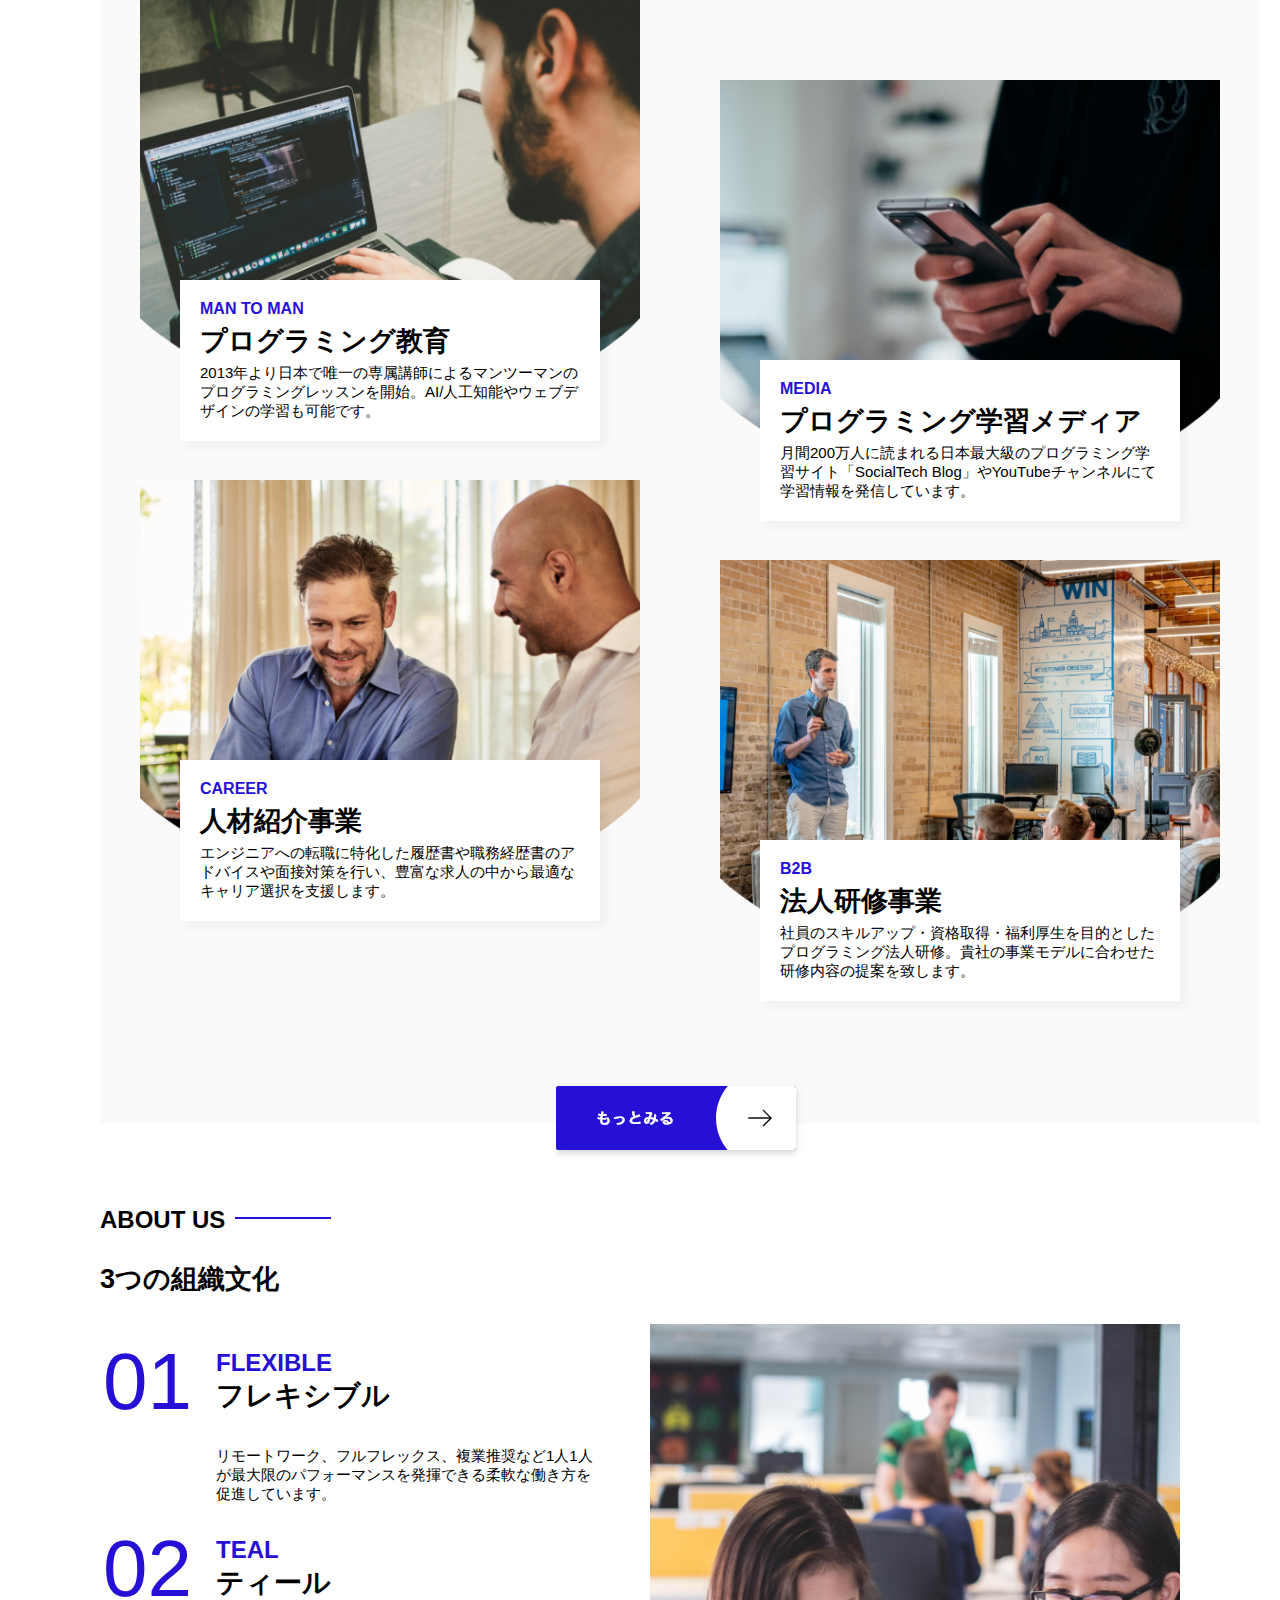
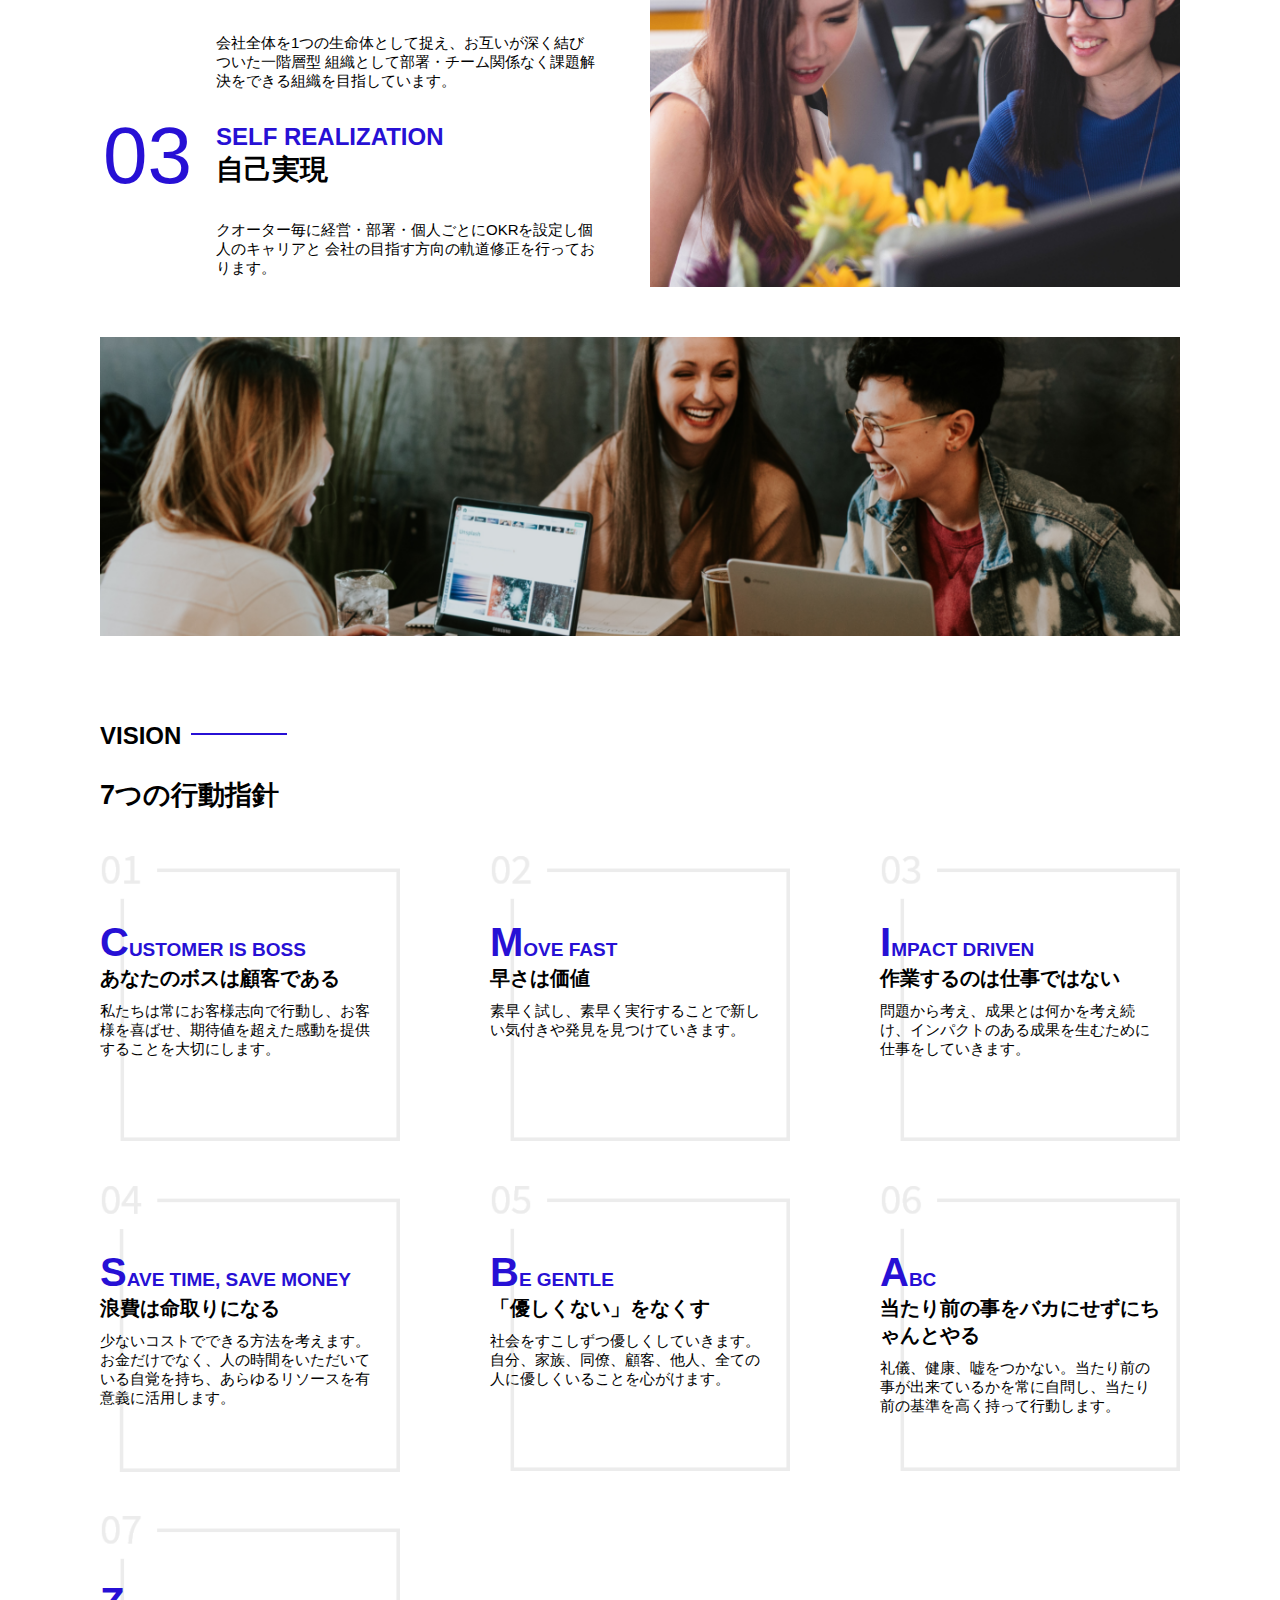
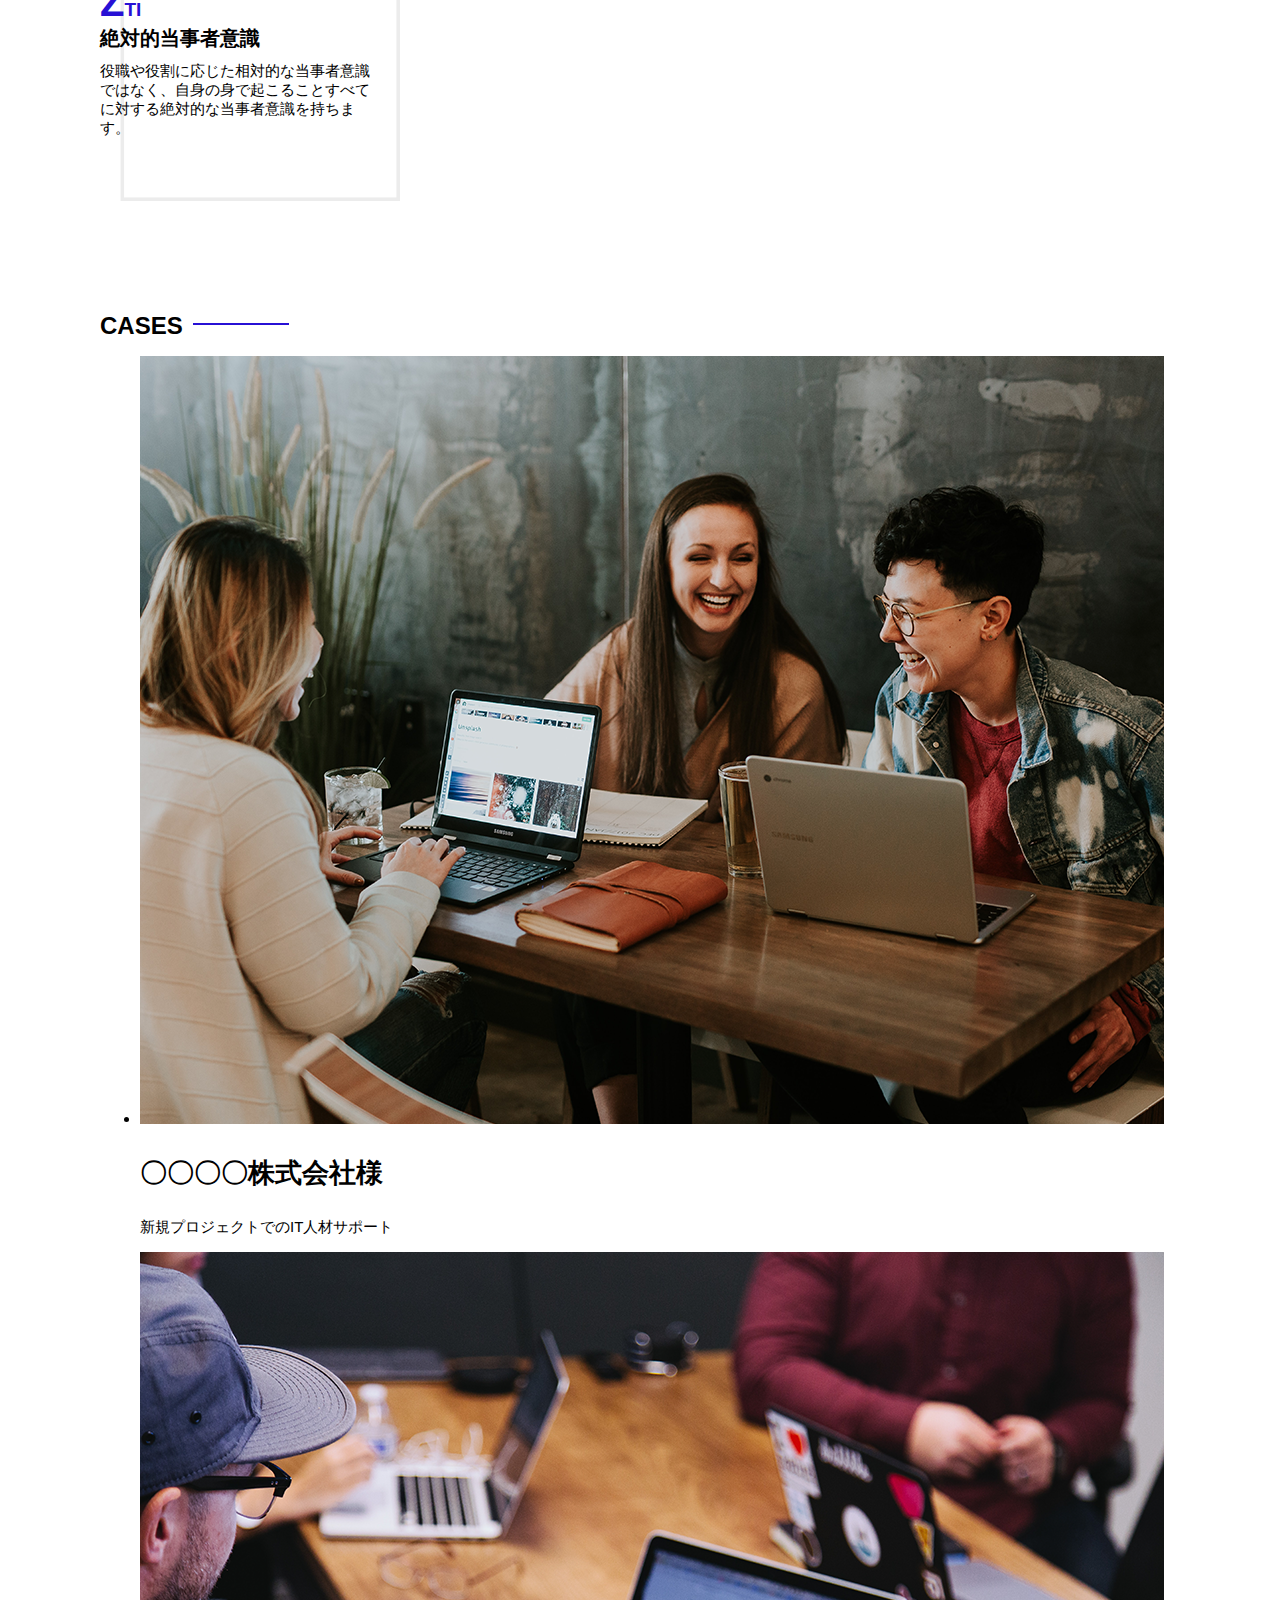
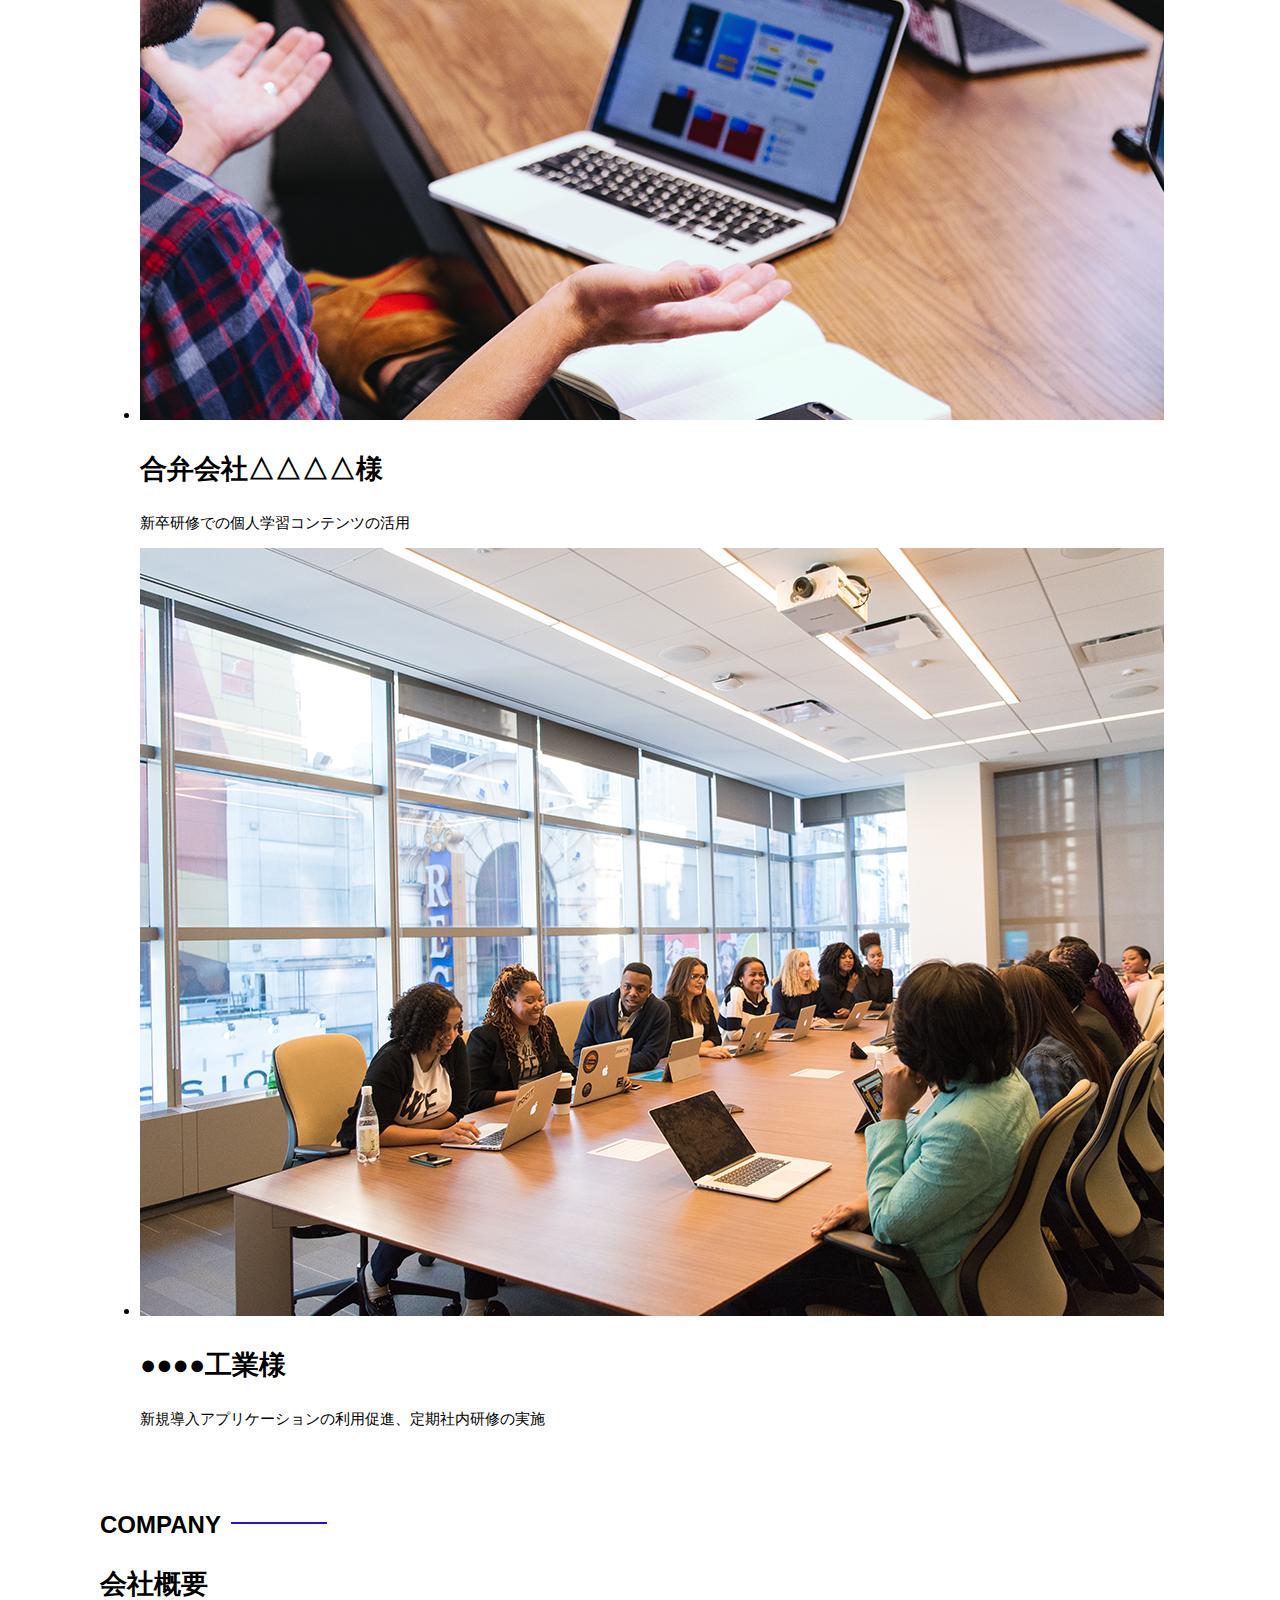
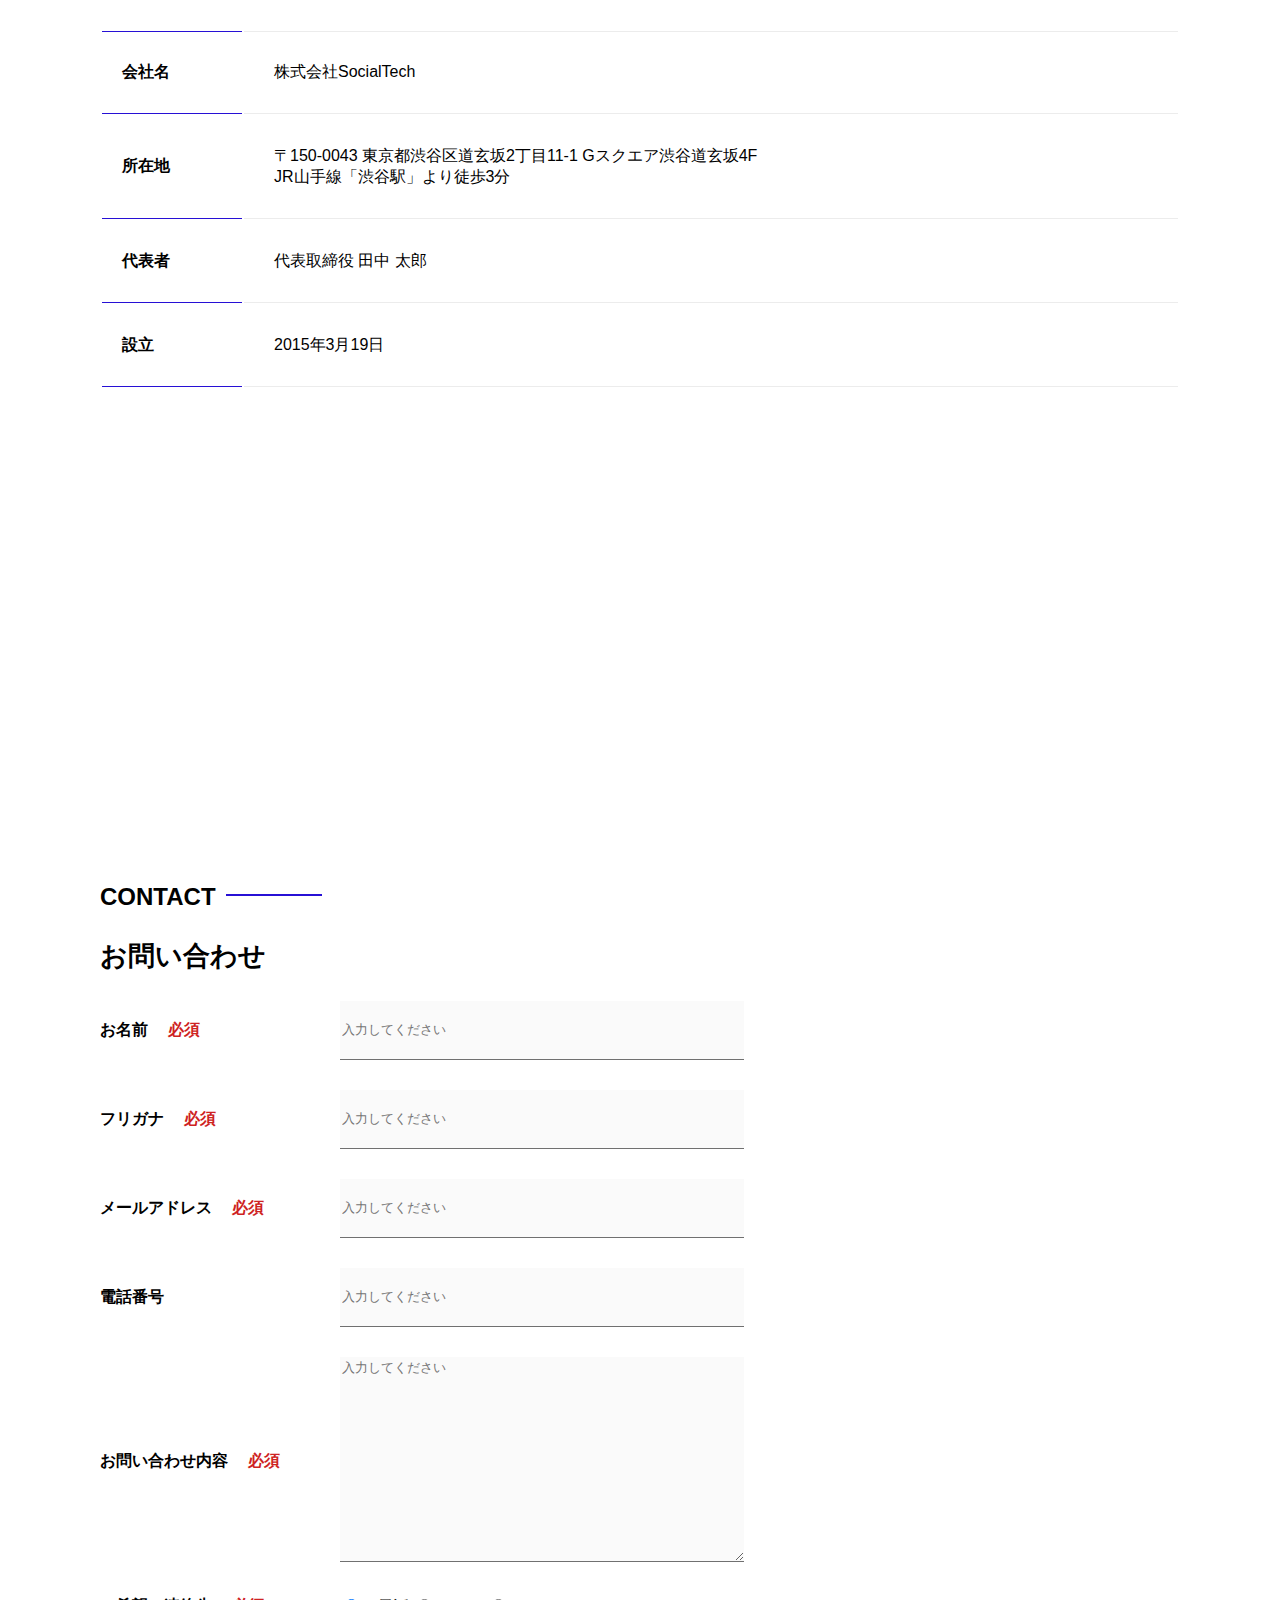
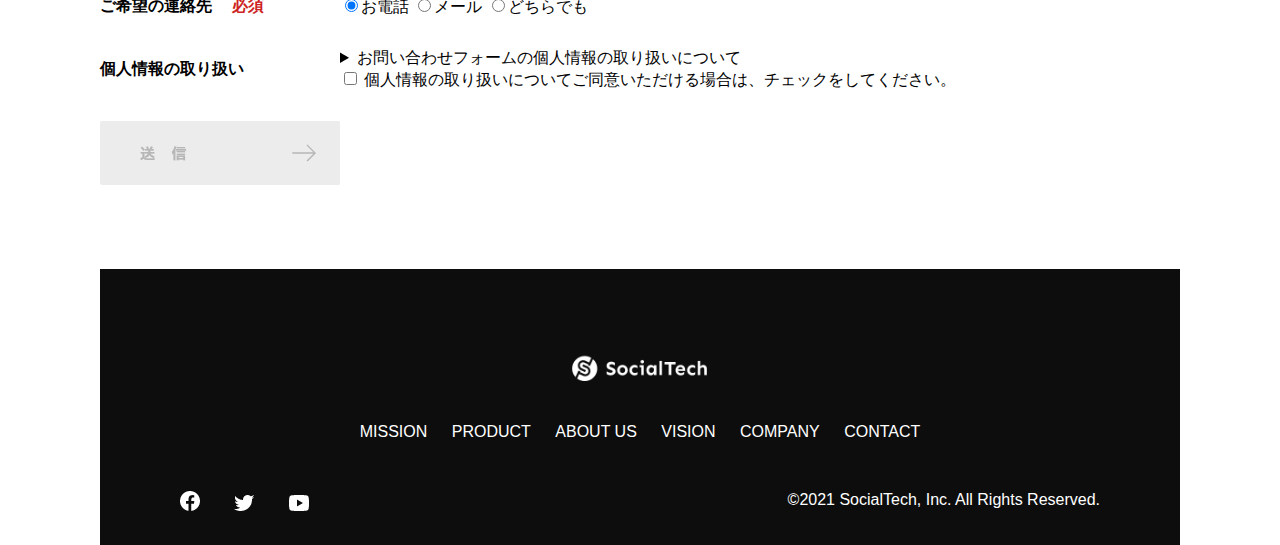
==== commit c0046a22: "Add files via upload" ====
--- a/socialtech-kadai_012/index.html
+++ b/socialtech-kadai_012/index.html
@@ -15,7 +15,7 @@
     <header>
       <!-- ロゴ -->
       <a href="index.html" id="logo"
-        ><img src="./images/index/TOP.png" alt="トップページに戻る"
+        ><img src="images/logo.png" alt="トップページに戻る"
       /></a>
 
       <!-- PC用ナビゲーション -->
@@ -26,6 +26,27 @@
         <a href="index.html#vision">VISION</a>
         <a href="index.html#company">COMPANY</a>
         <a href="index.html#contact">CONTACT</a>
+      </nav>
+      <img id="menu-sp" src="images/button-menu.png" alt="ナビゲーションを開く" onclick="document.getElementById('nav-sp').style.display = 'block'">
+      <nav id="nav-sp">
+        <img id="close" src="images/button-close.png" alt="ナビゲーションを閉じる" onclick="document.getElementById('nav-sp').style.display = 'none'">
+        <a id="logo-sp" href="index.html" onclick="document.getElementById('nav-sp').style.display = 'none'"><img
+            src="images/logo-sp.png" alt="トップページに戻る"></a>
+        <a class="menu" href="mission.html" onclick="document.getElementById('nav-sp').style.display = 'none'">MISSION</a>
+        <a class="menu" href="product.html" onclick="document.getElementById('nav-sp').style.display = 'none'">PRODUCT</a>
+        <a class="menu" href="index.html#aboutus" onclick="document.getElementById('nav-sp').style.display = 'none'">ABOUT
+          US</a>
+        <a class="menu" href="index.html#vision"
+          onclick="document.getElementById('nav-sp').style.display = 'none'">VISION</a>
+        <a class="menu" href="index.html#company"
+          onclick="document.getElementById('nav-sp').style.display = 'none'">COMPANY</a>
+        <a class="menu" href="index.html#contact"
+          onclick="document.getElementById('nav-sp').style.display = 'none'">CONTACT</a>
+        <div id="sns">
+          <a href="https://www.facebook.com/sejuku2013"><img src="images/button-facebook.png" alt="Facebookのリンク"></a>
+          <a href="https://twitter.com/samuraijuku"><img src="images/button-twitter.png" alt="Twitterのリンク"></a>
+          <a href="https://www.youtube.com/channel/UCCFOQO5aDK0xXam4cUQXT8g"><img src="images/button-youtube.png" alt="YouTubeのリンク"></a>
+        </div>
       </nav>
     </header>
     <main>
--- a/socialtech-kadai_012/style.css
+++ b/socialtech-kadai_012/style.css
@@ -12,6 +12,7 @@
 PC用のスタイル 
 =================*/
 /* 横幅設定 */
+@media screen and (min-width: 768px) {
 body {
   max-width: 1080px;
   min-width: 960px;
@@ -53,7 +54,11 @@
 #nav-pc>a:active {
   color: #0d0d0d;
 }
-
+/* スマホ用ナビを非表示 */
+#nav-sp,
+#menu-sp {
+  display: none;
+}
 /* メインビジュアル*/
 #main-visual {
   position: relative;
@@ -305,7 +310,6 @@
   color: #2710d5;
   font-size: 19px;
   margin: 80px 0 0 0;
-  Ï
 }
 
 .vision-box>span>h4::first-letter {
@@ -490,42 +494,794 @@
   color: #ffffff;
   float: right;
 }
-
-#cases{
-  margin: 40px 0;
-  width: 100%;
-}
-
-ul {
+/* mission.html用スタイル */
+   /* ミッションのメインビジュアル */
+   #mission-main {
+    height: 496px;
+    width: 100%;
+    background-image: url("images/mission/mission-main.png");
+    background-repeat: no-repeat;
+    background-position-y: center;
+  }
+
+  #mission-title {
+    background-color: #2710d5;
+    width: 368px;
+    color: #ffffff;
+    height: 496px;
+    border-radius: 0 248px 248px 0;
+    position: relative;
+  }
+
+  #mission-title > h1 {
+    position: absolute;
+    top: 0;
+    left: 100px;
+    font-size: 80px;
+  }
+
+  #mission-title > span {
+    position: absolute;
+    top: 200px;
+    left: 100px;
+    font-size: 26px;
+  }
+
+  #mission-title > div {
+    position: absolute;
+    top: 350px;
+    left: 100px;
+    font-size: 16px;
+  }
+  #mission-s2dgs {
+    width: 100%;
+    margin: 20px;
+  }
+
+  .mission-h2 {
+    color: #2710d5;
+    font-size: 40px;
+  }
+
+  .mission-h2::after {
+    content: none;
+  }
+  #mission-5goals {
+    margin: 20px;
+    display: flex;
+  }
+
+  #mission-5goals > div {
+    flex-grow: 1;
+    padding: 20px;
+  }
+
+  #mission-5goals > div > div {
+    margin-bottom: 40px;
+  }
+
+  .fivegoals-image-right {
+    float: right;
+    margin: 20px;
+  }
+
+  .fivegoals-image-left {
+    float: left;
+    margin: 20px;
+  }
+
+  .fivegoals-number {
+    color: #2710d5;
+    font-size: 48px;
+    margin: 0;
+  }
+
+  .fivegoals-h3 {
+    font-size: 28px;
+    margin: 0;
+  }
+
+  .fivegoals-p {
+    margin: 0;
+  }
+  /* プロダクトページ */
+  #product-main {
+    height: 496px;
+    width: 100%;
+    background-image: url("images/product/product-main.png");
+    background-repeat: no-repeat;
+    background-position-y: center;
+  }
+
+  #product-title {
+    background-color: #2710d5;
+    width: 368px;
+    color: #ffffff;
+    height: 496px;
+    border-radius: 0 248px 248px 0;
+    position: relative;
+  }
+  #product-title > h1 {
+    position: absolute;
+    top: 0;
+    left: 100px;
+    font-size: 80px;
+  }
+
+  #product-title > span {
+    position: absolute;
+    top: 200px;
+    left: 100px;
+    font-size: 26px;
+  }
+
+  #product-title > div {
+    position: absolute;
+    top: 350px;
+    left: 100px;
+    font-size: 16px;
+  }
+   /* セクション1 */
+   .product-section1 {
+    position: relative;
+    margin: 20px;
+    height: 340px;
+  }
+
+  .product-section1 > img {
+    position: absolute;
+    top: 0;
+    left: 0;
+    width: 450px;
+    margin: 0 40px 30px 0;
+    border-radius: 0 432px 0 0;
+  }
+
+  .product-section1 > div {
+    position: absolute;
+    top: 0;
+    left: 480px;
+  }
+
+  /* セクション2 */
+  .product-section2 {
+    position: relative;
+    margin: 20px;
+    height: 340px;
+  }
+
+  .product-section2 > img {
+    position: absolute;
+    top: 0;
+    right: 0;
+    width: 450px;
+    margin: 0 0 30px 40px;
+    border-radius: 432px 0 0 0;
+  }
+
+  .product-section2 > div {
+    width: 500px;
+    position: absolute;
+    top: 0;
+    left: 0;
+  }
+
+  .product-h2 {
+    color: #2710d5;
+    font-size: 24px;
+    margin: 0;
+  }
+
+  .product-h3 {
+    font-size: 28px;
+    margin: 0;
+  }
+}
+
+/*====================
+スマートフォン用のスタイル
+=====================*/
+@media screen and (max-width: 767px) {
+  body {
+    min-width: 375px;
+    margin: 0;
+  }
+
+  /* PC用ナビゲーション非表示 */
+  #nav-pc {
+    display: none;
+  }
+
+  /* ハンバーガーメニュー */
+  #menu-sp {
+    float: right;
+    padding: 0;
+  }
+   
+  /* スマホ用ナビゲーションの表示切替 */
+   /* 初期状態、レイアウトと非表示設定 */
+   #nav-sp {
+    background-color: #2710d5;
+    position: absolute;
+    left: 0;
+    top: 0;
+    height: 100%;
+    width: 100%;
+    display: none;
+    z-index: 100;
+   }
+  
+   /* ×ボタン */
+   #close {
+    position: absolute;
+    top: 20px;
+    right: 20px;
+  }
+
+  /* ナビゲーションメニュー用ロゴ */
+  #logo-sp {
+    margin: 80px 0 30px 20px;
+  }
+
+  /* ナビゲーションのリンクの装飾設定 */
+  #nav-sp > a {
+    display: block;
+  }
+  #nav-sp > a:link {
+    color: #ffffff;
+  }
+  #nav-sp > a:visited {
+    color: #ffffff;
+  }
+  #nav-sp > a:hover {
+    color: #ffffff;
+    text-decoration: underline;
+  }
+  #nav-sp > a:active {
+    color: #ffffff;
+  }
+  #nav-sp > .menu {
+    text-decoration: none;
+    display: block;
+    margin: 0 20px 0 20px;
+    height: 44px;
+    font-size: 16px;
+    background-image: url("images/arrow.png");
+    background-repeat: no-repeat;
+    background-position: right top;
+  }
+
+  #sns {
+    position: absolute;
+    bottom: 20px;
+    left: 20px;
+  }
+  #sns > a {
+    margin-right: 30px;
+  }
+    /* メインビジュアル */
+    #main-visual {
+      position: relative;
+      height: 470px;
+      width: 100%;
+      overflow: hidden;
+    }
+    #main-visual > div {
+      position: absolute;
+      top: 0;
+      left: 0;
+      background-color: #2710d5;
+      color: white;
+      border-radius: 0 0 476px 0;
+      text-align: center;
+      height: 280px;
+      width: 100%;
+      z-index: 11;
+    }
+    #main-visual > div > h1 {
+      font-size: 28px;
+      margin: 90px 0 0 0;
+    }
+  
+    #main-visual > div > p {
+      margin: 0;
+    }
+  
+    #main-visual > img {
+      width: 100%;
+      border-radius: 476px 0 0 0;
+      z-index: 10;
+      position: absolute;
+      bottom: 0;
+      right: 0;
+    }
+
+ 
+   /* 見出し */
+    h2::after {
+   content: url("images/line.png");
+   margin-left: 10px;
+  }
+
+    h3 {
+    font-size: 24px;
+    margin: 10px 0 0 0;
+  }
+
+ /* ミッション */
+ #mission {
+  margin: 20px;
+}
+
+#mission-photo {
+  width: 100%;
+}
+
+#s2dgs {
+  width: 100%;
+}
+/* プロダクト */
+#product {
+  background-color: #fafafa;
+  padding-top: 10px;
+}
+
+#product h2 {
+  margin-left: 20px;
+}
+/* 外枠 */
+/* 左右のカラム　スマホでは縦並び */
+#product-left,
+#product-right {
+  margin-right: 20px;
+  margin-left: 20px;
+}
+/* 画像＋説明の枠 */
+#product-left > div,
+#product-right > div {
+  position: relative;
+  height: 540px;
+}
+
+/* 説明文の枠 */
+.product-explain {
+  background-color: #ffffff;
+  position: absolute;
+  left: 0;
+  bottom: 50px;
+  padding: 20px;
+  box-shadow: 5px 5px 10px rgba(0, 0, 0, 0.05);
+}
+
+.product-explain > span {
+  color: #2710d5;
+  font-weight: bold;
+  font-size: 16px;
+  margin: 0px;
+}
+
+.product-explain > h3 {
+  margin: 10px 0 10px 0;
+}
+/* 画像 */
+.product-photo {
+  width: 100%;
+}
+
+#product-more > img {
+  margin: 0 0 -42px 20px;
+}
+
+/* ABOUT US */
+#aboutus {
+  margin: 80px 20px 80px 20px;
+}
+
+#aboutus > div {
   display: flex;
-  list-style: none;
-  padding: 0;
-}
-
-li {
-  width: 33%;
-  margin: 20px;
-}
-
-.case-card {
-  background-color: #FFFFFF;
-  min-height: 400px;
-  box-shadow: 5px 5px 15px rgba(0, 0, 0, 0.2);
-}
-
-.case-img {
-  width: 100%;
-}
-
-.case-info {
-  padding: 10px 20px;
-}
-
-.case-name {
+  flex-direction: column;
+}
+
+.culture-table {
+  width: 100%;
+  padding-right: 20px;
+  order: 2;
+}
+.culture-img {
+  width: 100%;
+  order: 1;
+}
+
+.culture-img2 {
+  width: 100%;
+}
+
+.culture-num {
+  font-size: 80px;
+  color: #2710d5;
+}
+
+.culture-en {
+  color: #2710d5;
+  font-weight: bold;
+  font-size: 24px;
+  display: block;
+}
+
+.culture-jp {
+  display: block;
+}
+
+.culture-description {
+  margin: 0;
+}
+
+/* ビジョン */
+#vision {
+  margin: 80px 20px 80px 20px;
+}
+
+.vision-box {
+  width: 300px;
+  height: 300px;
+  margin-bottom: 30px;
+  position: relative;
+}
+
+.vision-box > img {
+  width: 100%;
+  height: auto;
+  position: absolute;
+  top: 0;
+  left: 0;
+  z-index: 30;
+}
+
+.vision-box > span {
+  position: absolute;
+  top: 0;
+  left: 0;
+  z-index: 31;
+  margin-right: 20px;
+}
+
+.vision-box > span > h4 {
   color: #2710d5;
   font-size: 19px;
-}
-
-.case-content {
-  font-size: 14px;
-}+  margin: 60px 0 0 0;
+}
+
+.vision-box > span > h5 {
+  font-size: 20px;
+  margin: 0 0 0 0;
+}
+.vision-box > span > p {
+  margin: 10px 0 0 0;
+}
+
+ /* 会社概要 */
+ #company {
+  margin: 0 20px 0 20px;
+}
+
+#company > h3 {
+  margin-bottom: 20px;
+}
+
+#company > table {
+  width: 100%;
+}
+
+.tableheader-first {
+  text-align: left;
+  padding: 20px;
+  border-bottom-color: #2710d5;
+  border-bottom-width: 1px;
+  border-bottom-style: solid;
+  border-top-color: #2710d5;
+  border-top-width: 1px;
+  border-top-style: solid;
+  width: 50px;
+}
+.tableheader {
+  text-align: left;
+  padding: 20px;
+  border-bottom-color: #2710d5;
+  border-bottom-width: 1px;
+  border-bottom-style: solid;
+  width: 50px;
+}
+
+.cell {
+  padding: 20px;
+  border-bottom-color: #ececec;
+  border-bottom-width: 1px;
+  border-bottom-style: solid;
+}
+.cell-first {
+  padding: 20px;
+  border-bottom-color: #ececec;
+  border-bottom-width: 1px;
+  border-bottom-style: solid;
+  border-top-color: #ececec;
+  border-top-width: 1px;
+  border-top-style: solid;
+}
+
+#company > iframe {
+  width: 100%;
+  height: 240px;
+  margin: 40px 0 0 0;
+}
+
+/* お問い合わせ */
+#contact {
+  margin: 80px 20px 80px 20px;
+}
+
+#contact > h3 {
+  margin-bottom: 20px;
+}
+
+#contact > form > div {
+  margin-bottom: 20px;
+}
+
+.contact-heading {
+  margin-bottom: 20px;
+}
+
+/* ラベル */
+.contact-label {
+  font-weight: bold;
+}
+
+/* 必須 */
+.contact-span {
+  color: #ce2222;
+  margin: 0 0 0 20px;
+  font-weight: bold;
+}
+
+.contact-textbox {
+  height: 56px;
+  border-top: 0;
+  border-left: 0;
+  border-right: 0;
+  background-color: #fafafa;
+  border-bottom-color: #707070;
+  border-bottom-width: 1px;
+  border-style: solid;
+  min-width: 300px;
+  width: 100%;
+}
+
+.contact-textarea {
+  height: 150px;
+  border-top: 0;
+  border-left: 0;
+  border-right: 0;
+  background-color: #fafafa;
+  width: 100%;
+}
+
+.radiobutton {
+  margin-bottom: 20px;
+}
+
+.radiobutton + label::after {
+  content: "\A";
+  white-space: pre;
+}
+
+ /* フッター */
+ footer {
+  background-color: #0d0d0d;
+  padding: 30px 20px 50px 20px;
+}
+
+#footer-logo {
+  margin-bottom: 30px;
+}
+
+#footer-link {
+  margin-bottom: 50px;
+}
+#footer-link > a {
+  text-decoration: none;
+  margin: 0 20px 30px 0;
+  display: block;
+  background-image: url("images/arrow.png");
+  background-repeat: no-repeat;
+  background-position: right top;
+}
+#footer-link > a:link {
+  color: #ffffff;
+}
+#footer-link > a:visited {
+  color: #ffffff;
+}
+#footer-link > a:hover {
+  color: #ffffff;
+  text-decoration: underline;
+}
+#footer-link > a:active {
+  color: #ffffff;
+}
+
+#sns-footer > a {
+  margin-right: 30px;
+}
+
+#copyright {
+  font-size: 12px;
+  display: block;
+  margin-top: 30px;
+  color: #ffffff;
+}
+
+/* mission.html用スタイル */
+   /* ミッションのメインビジュアル */
+   #mission-main {
+    height: 256px;
+    width: 100%;
+    background-image: url("images/mission/mission-main.png");
+    background-repeat: no-repeat;
+    background-position-y: center;
+    background-size: auto 208px;
+  }
+
+  #mission-title {
+    background-color: #2710d5;
+    width: 136px;
+    color: #ffffff;
+    height: 256px;
+    border-radius: 0 248px 248px 0;
+    position: relative;
+  }
+  #mission-title > h1 {
+    position: absolute;
+    top: 0;
+    left: 20px;
+    font-size: 40px;
+  }
+
+  #mission-title > span {
+    position: absolute;
+    top: 110px;
+    left: 20px;
+    font-size: 18px;
+  }
+
+  #mission-title > div {
+    position: absolute;
+    top: 180px;
+    left: 20px;
+    font-size: 13px;
+  }
+
+   /* ミッションページ　S2DGSの設定 */
+   #mission-s2dgs {
+    margin: 20px;
+  }
+
+  .mission-h2 {
+    color: #2710d5;
+    font-size: 38px;
+    margin: 0px;
+  }
+
+  .mission-h2::after {
+    content: none;
+  }
+
+  #mission-s2dgs > img {
+    width: 100%;
+  }
+  /* ミッションページ　5Goalsの設定 */
+  #mission-5goals {
+    margin: 20px;
+  }
+
+  #mission-5goals > div > div {
+    margin-bottom: 40px;
+  }
+
+  #s2dgs-image {
+    width: 100%;
+  }
+  .fivegoals-image-right {
+    margin: 20px auto 20px auto;
+    display: block;
+  }
+
+  .fivegoals-image-left {
+    margin: 20px auto 20px auto;
+    display: block;
+  }
+
+  .fivegoals-number {
+    color: #2710d5;
+    font-size: 48px;
+    margin: 0;
+  }
+
+  .fivegoals-h3 {
+    font-size: 28px;
+    margin: 0;
+  }
+  .fivegoals-p {
+    margin: 0;
+  }
+  /* プロダクトページ */
+  #product-main {
+    height: 256px;
+    width: 100%;
+    background-image: url("images/product/product-main.png");
+    background-repeat: no-repeat;
+    background-position-y: center;
+    background-size: auto 208px;
+  }
+  #product-title {
+    background-color: #2710d5;
+    width: 136px;
+    color: #ffffff;
+    height: 256px;
+    border-radius: 0 248px 248px 0;
+    position: relative;
+  }
+  #product-title > h1 {
+    position: absolute;
+    top: 0;
+    left: 20px;
+    font-size: 40px;
+  }
+  #product-title > span {
+    position: absolute;
+    top: 110px;
+    left: 20px;
+    font-size: 18px;
+  }
+  #product-title > div {
+    position: absolute;
+    top: 180px;
+    left: 20px;
+    font-size: 13px;
+  }
+  .product-section1 {
+    margin: 20px;
+  }
+
+  .product-section1 > img {
+    width: 100%;
+    border-radius: 0 300px 0 0;
+  }
+  
+  .product-section2 {
+    margin: 20px;
+    display: flex;
+    flex-direction: column;
+  }
+
+  .product-section2 > img {
+    order: 1;
+    width: 100%;
+    border-radius: 300px 0 0 0;
+  }
+
+  .product-section2 > div {
+    order: 2;
+  }
+
+  .product-h2 {
+    color: #2710d5;
+    font-size: 24px;
+    margin: 0;
+  }
+
+  .product-h3 {
+    font-size: 28px;
+    margin: 0;
+  }
+}
+
